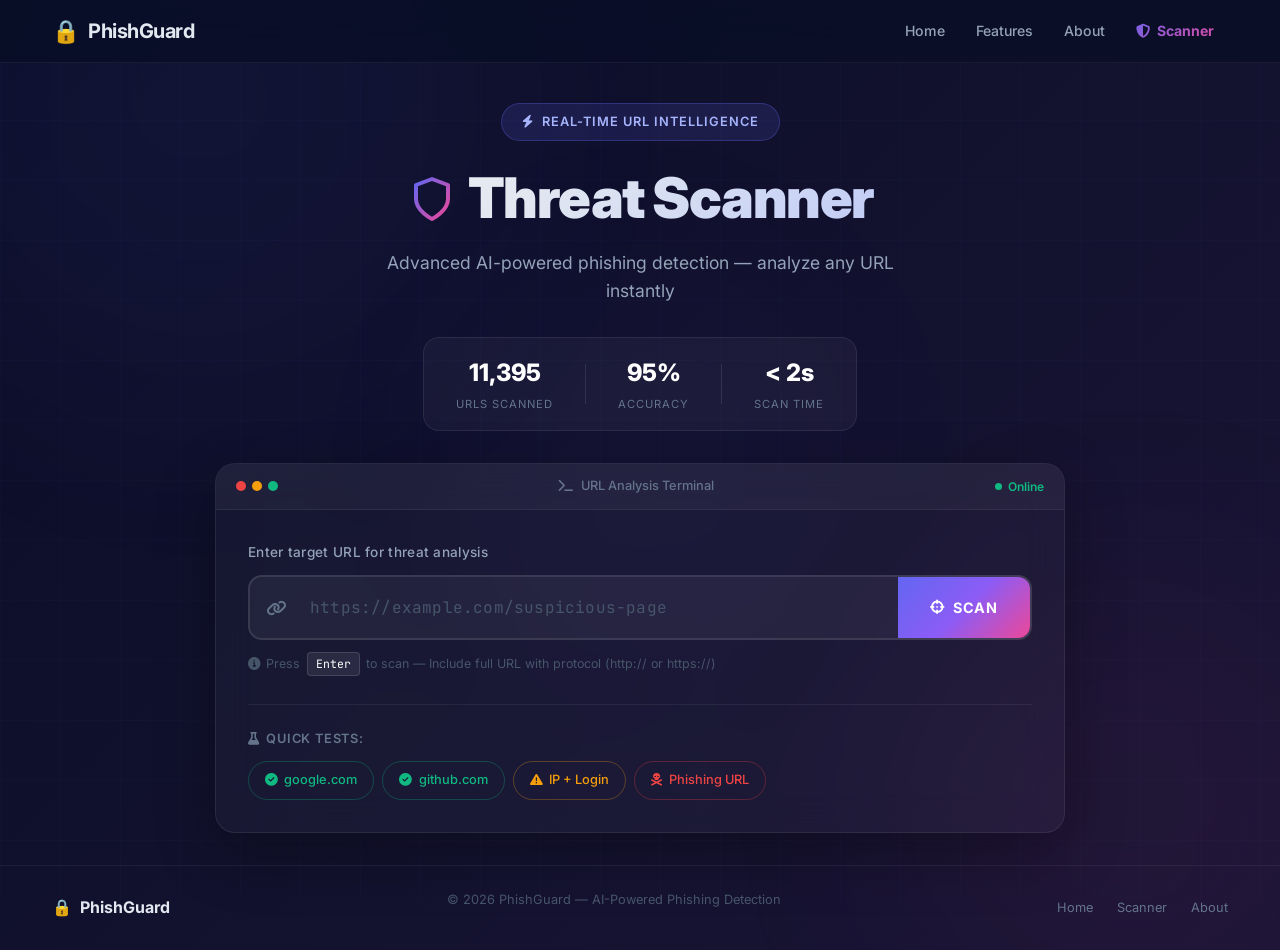
==== templates/checker.html @ 045a0528 "Initial commit: PhishGuard - AI-Powered Phishing URL Detector - Hybrid ML (Random Forest) + Rule-bas" ====
<!DOCTYPE html>
<html lang="en">
<head>
    <meta charset="UTF-8">
    <meta name="viewport" content="width=device-width, initial-scale=1.0">
    <title>PhishGuard - URL Threat Checker</title>
    <link rel="stylesheet" href="{{ url_for('static', filename='css/style.css') }}">
    <link href="https://fonts.googleapis.com/css2?family=Inter:wght@300;400;500;600;700;800;900&family=JetBrains+Mono:wght@400;500;600&display=swap" rel="stylesheet">
    <link rel="stylesheet" href="https://cdnjs.cloudflare.com/ajax/libs/font-awesome/6.5.1/css/all.min.css">
    <link href="https://cdn.jsdelivr.net/npm/bootstrap@5.3.3/dist/css/bootstrap.min.css" rel="stylesheet">
</head>
<body>
    <!-- Animated Background Grid -->
    <div class="ck-bg-grid"></div>
    <div class="ck-bg-glow ck-bg-glow-1"></div>
    <div class="ck-bg-glow ck-bg-glow-2"></div>
    <div class="ck-bg-glow ck-bg-glow-3"></div>

    <!-- Navigation Bar (Bootstrap 5) -->
    <nav class="navbar navbar-expand-lg navbar-dark ck-navbar sticky-top">
        <div class="container">
            <a class="navbar-brand d-flex align-items-center gap-2" href="/">
                <span style="font-size:1.4rem">🔒</span>
                <span class="fw-bold" style="font-size:1.25rem; letter-spacing:-0.5px">PhishGuard</span>
            </a>
            <button class="navbar-toggler border-0 shadow-none" type="button" data-bs-toggle="collapse" data-bs-target="#navbarNav">
                <span class="navbar-toggler-icon"></span>
            </button>
            <div class="collapse navbar-collapse" id="navbarNav">
                <ul class="navbar-nav ms-auto gap-1">
                    <li class="nav-item">
                        <a class="nav-link" href="/">Home</a>
                    </li>
                    <li class="nav-item">
                        <a class="nav-link" href="/#features">Features</a>
                    </li>
                    <li class="nav-item">
                        <a class="nav-link" href="/#about">About</a>
                    </li>
                    <li class="nav-item">
                        <a class="nav-link active ck-nav-active" href="/checker">
                            <i class="fas fa-shield-halved me-1"></i> Scanner
                        </a>
                    </li>
                </ul>
            </div>
        </div>
    </nav>

    <!-- Main Container -->
    <div class="container">
        <!-- Scanner Hero Header -->
        <section class="ck-hero">
            <div class="ck-hero-badge">
                <i class="fas fa-bolt"></i> Real-Time URL Intelligence
            </div>
            <h1 class="ck-hero-title">
                <span class="ck-hero-icon">
                    <svg width="48" height="48" viewBox="0 0 24 24" fill="none" stroke="url(#grad1)" stroke-width="2" stroke-linecap="round" stroke-linejoin="round">
                        <defs><linearGradient id="grad1" x1="0%" y1="0%" x2="100%" y2="100%"><stop offset="0%" style="stop-color:#6366f1"/><stop offset="100%" style="stop-color:#ec4899"/></linearGradient></defs>
                        <path d="M12 22s8-4 8-10V5l-8-3-8 3v7c0 6 8 10 8 10z"/>
                    </svg>
                </span>
                Threat Scanner
            </h1>
            <p class="ck-hero-sub">Advanced AI-powered phishing detection &mdash; analyze any URL instantly</p>
            <div class="ck-hero-stats">
                <div class="ck-stat">
                    <span class="ck-stat-num" id="scanCount">12,847</span>
                    <span class="ck-stat-label">URLs Scanned</span>
                </div>
                <div class="ck-stat-divider"></div>
                <div class="ck-stat">
                    <span class="ck-stat-num">95%</span>
                    <span class="ck-stat-label">Accuracy</span>
                </div>
                <div class="ck-stat-divider"></div>
                <div class="ck-stat">
                    <span class="ck-stat-num">&lt; 2s</span>
                    <span class="ck-stat-label">Scan Time</span>
                </div>
            </div>
        </section>

        <!-- URL Input Section -->
        <section class="ck-scanner-card">
            <div class="ck-scanner-card-header">
                <div class="ck-card-dots">
                    <span></span><span></span><span></span>
                </div>
                <span class="ck-card-title"><i class="fas fa-terminal"></i> URL Analysis Terminal</span>
                <span class="ck-card-status"><span class="ck-pulse"></span> Online</span>
            </div>
            <div class="ck-scanner-card-body">
                <label class="ck-input-label">Enter target URL for threat analysis</label>
                <div class="ck-input-group">
                    <div class="ck-input-icon">
                        <i class="fas fa-link"></i>
                    </div>
                    <input 
                        type="text" 
                        id="urlInput" 
                        class="ck-url-input" 
                        placeholder="https://example.com/suspicious-page"
                        autocomplete="off"
                        spellcheck="false"
                    >
                    <button onclick="scanURL()" id="scanBtn" class="ck-scan-btn">
                        <span class="ck-scan-btn-text">
                            <i class="fas fa-crosshairs"></i> Scan
                        </span>
                        <span class="ck-scan-btn-loading" style="display:none">
                            <i class="fas fa-circle-notch fa-spin"></i> Scanning...
                        </span>
                    </button>
                </div>
                <div class="ck-input-hint">
                    <i class="fas fa-info-circle"></i> Press <kbd>Enter</kbd> to scan &mdash; Include full URL with protocol (http:// or https://)
                </div>

                <!-- Quick Examples -->
                <div class="ck-examples">
                    <span class="ck-examples-label"><i class="fas fa-flask"></i> Quick Tests:</span>
                    <div class="ck-examples-chips">
                        <button class="ck-chip ck-chip-safe" onclick="testURL('https://google.com')">
                            <i class="fas fa-check-circle"></i> google.com
                        </button>
                        <button class="ck-chip ck-chip-safe" onclick="testURL('https://github.com')">
                            <i class="fas fa-check-circle"></i> github.com
                        </button>
                        <button class="ck-chip ck-chip-warn" onclick="testURL('http://192.168.1.1/login.php')">
                            <i class="fas fa-exclamation-triangle"></i> IP + Login
                        </button>
                        <button class="ck-chip ck-chip-danger" onclick="testURL('http://free-login-secure.xyz')">
                            <i class="fas fa-skull-crossbones"></i> Phishing URL
                        </button>
                    </div>
                </div>
            </div>
        </section>

        <!-- Loading State — Round Scanner -->
        <div id="loadingState" class="ck-loading" style="display: none;">
            <div class="ck-loading-inner">
                
                <!-- The big round scanner -->
                <div class="ck-round-scanner">
                    <!-- Outer glow ring -->
                    <div class="ck-rs-glow"></div>
                    <!-- Rotating border ring -->
                    <div class="ck-rs-ring ck-rs-ring-1"></div>
                    <div class="ck-rs-ring ck-rs-ring-2"></div>
                    <!-- Grid lines inside circle -->
                    <div class="ck-rs-grid">
                        <div class="ck-rs-grid-h"></div>
                        <div class="ck-rs-grid-v"></div>
                        <div class="ck-rs-grid-circle ck-rs-gc-1"></div>
                        <div class="ck-rs-grid-circle ck-rs-gc-2"></div>
                    </div>
                    <!-- Radar sweep -->
                    <div class="ck-rs-sweep"></div>
                    <!-- Scan line (top to bottom) -->
                    <div class="ck-rs-scanline"></div>
                    <!-- Center core -->
                    <div class="ck-rs-core">
                        <i class="fas fa-shield-halved"></i>
                    </div>
                    <!-- Orbiting dots -->
                    <div class="ck-rs-orbit-dot ck-rod-1"></div>
                    <div class="ck-rs-orbit-dot ck-rod-2"></div>
                    <div class="ck-rs-orbit-dot ck-rod-3"></div>
                    <!-- Progress arc (SVG) -->
                    <svg class="ck-rs-progress-svg" viewBox="0 0 240 240">
                        <circle cx="120" cy="120" r="112" class="ck-rs-prog-track"/>
                        <circle id="scanArc" cx="120" cy="120" r="112" class="ck-rs-prog-fill"/>
                    </svg>
                    <!-- Percentage in center bottom -->
                    <div class="ck-rs-pct">
                        <span id="scanProgressPct" class="ck-rs-pct-num">0%</span>
                    </div>
                </div>

                <!-- Title & URL below circle -->
                <h3 class="ck-loading-title">
                    <span class="ck-title-glitch" data-text="SCANNING">SCANNING</span>
                </h3>
                <div class="ck-scan-target">
                    <i class="fas fa-crosshairs"></i>
                    <span id="scanTargetURL" class="ck-scan-target-url">—</span>
                </div>

                <!-- Steps (horizontal pills) -->
                <div class="ck-loading-steps">
                    <div class="ck-step ck-step-active">
                        <i class="fas fa-spinner fa-spin ck-step-icon"></i>
                        <span class="ck-step-label">Extracting</span>
                    </div>
                    <div class="ck-step">
                        <i class="fas fa-lock ck-step-icon"></i>
                        <span class="ck-step-label">ML Model</span>
                    </div>
                    <div class="ck-step">
                        <i class="fas fa-lock ck-step-icon"></i>
                        <span class="ck-step-label">Rules</span>
                    </div>
                    <div class="ck-step">
                        <i class="fas fa-lock ck-step-icon"></i>
                        <span class="ck-step-label">Verdict</span>
                    </div>
                </div>

                <!-- Compact terminal -->
                <div class="ck-terminal">
                    <div class="ck-terminal-header">
                        <span class="ck-terminal-dot" style="background:#ef4444"></span>
                        <span class="ck-terminal-dot" style="background:#f59e0b"></span>
                        <span class="ck-terminal-dot" style="background:#10b981"></span>
                        <span class="ck-terminal-title">phishguard://engine</span>
                    </div>
                    <div id="terminalLog" class="ck-terminal-body"></div>
                </div>

            </div>
        </div>

        <!-- Results Section -->
        <section id="resultsSection" class="ck-results" style="display: none;">
            <!-- Verdict Banner -->
            <div id="verdictBanner" class="ck-verdict-banner">
                <div class="ck-verdict-icon-wrap">
                    <div id="verdictIconCircle" class="ck-verdict-circle">
                        <i id="verdictIcon" class="fas fa-shield-halved"></i>
                    </div>
                </div>
                <div class="ck-verdict-info">
                    <div class="ck-verdict-label">SCAN RESULT</div>
                    <h2 id="verdictTitle" class="ck-verdict-title">Analyzing...</h2>
                    <p id="verdictMessage" class="ck-verdict-msg">Please wait while we analyze this URL</p>
                </div>
                <div class="ck-verdict-score-wrap">
                    <div class="ck-score-ring">
                        <svg viewBox="0 0 120 120" class="ck-score-svg">
                            <circle cx="60" cy="60" r="52" class="ck-score-track"/>
                            <circle id="scoreCircle" cx="60" cy="60" r="52" class="ck-score-fill"/>
                        </svg>
                        <div class="ck-score-text">
                            <span id="scoreNumber" class="ck-score-num">0</span>
                            <span class="ck-score-pct">%</span>
                        </div>
                    </div>
                    <span class="ck-score-label">Risk Score</span>
                </div>
            </div>

            <!-- Info Grid -->
            <div class="ck-info-grid">
                <!-- URL Details -->
                <div class="ck-detail-card">
                    <div class="ck-detail-header">
                        <i class="fas fa-globe"></i>
                        <h3>URL Details</h3>
                    </div>
                    <div class="ck-detail-body">
                        <div class="ck-detail-row">
                            <span class="ck-detail-key">Full URL</span>
                            <span id="infoURL" class="ck-detail-val ck-monospace">-</span>
                        </div>
                        <div class="ck-detail-row">
                            <span class="ck-detail-key">Domain</span>
                            <span id="infoDomain" class="ck-detail-val">-</span>
                        </div>
                        <div class="ck-detail-row">
                            <span class="ck-detail-key">Protocol</span>
                            <span id="infoProtocol" class="ck-detail-val">
                                <span class="ck-protocol-badge">-</span>
                            </span>
                        </div>
                    </div>
                </div>

                <!-- Threat Meter -->
                <div class="ck-detail-card">
                    <div class="ck-detail-header">
                        <i class="fas fa-gauge-high"></i>
                        <h3>Threat Level</h3>
                    </div>
                    <div class="ck-detail-body">
                        <div class="ck-threat-meter">
                            <div class="ck-threat-labels">
                                <span>Risk Score</span>
                                <span id="threatPercentage" class="ck-threat-pct">0%</span>
                            </div>
                            <div class="ck-threat-track">
                                <div id="threatFill" class="ck-threat-fill" style="width: 0%"></div>
                            </div>
                            <div class="ck-threat-scale">
                                <span>Safe</span>
                                <span>Low</span>
                                <span>Medium</span>
                                <span>High</span>
                                <span>Critical</span>
                            </div>
                        </div>
                        <div id="threatAdvice" class="ck-threat-advice">
                            <i class="fas fa-lightbulb"></i>
                            <span>Scan a URL to see the threat assessment</span>
                        </div>
                    </div>
                </div>
            </div>

            <!-- Feature Analysis -->
            <div class="ck-features-card">
                <div class="ck-detail-header">
                    <i class="fas fa-microscope"></i>
                    <h3>Feature Analysis</h3>
                    <span class="ck-feature-count" id="featureCountBadge">30 checks</span>
                </div>
                <div class="ck-features-summary" id="featuresSummary">
                    <div class="ck-summary-item ck-summary-safe">
                        <i class="fas fa-check-circle"></i>
                        <span id="safeCount">0</span> Passed
                    </div>
                    <div class="ck-summary-item ck-summary-warn">
                        <i class="fas fa-exclamation-circle"></i>
                        <span id="warnCount">0</span> Flagged
                    </div>
                </div>
                <div id="featuresList" class="ck-features-grid">
                    <!-- Features populated here -->
                </div>
            </div>

            <!-- Explanation / Reasons Card -->
            <div class="ck-explain-card" id="explainCard" style="display:none">
                <div class="ck-detail-header">
                    <i class="fas fa-brain"></i>
                    <h3>AI Explanation</h3>
                    <span class="ck-feature-count" id="explainMethod">Hybrid ML + Rules</span>
                </div>
                <p id="explainSummary" class="ck-explain-summary"></p>

                <!-- Score Breakdown -->
                <div class="ck-score-breakdown" id="scoreBreakdown">
                    <div class="ck-breakdown-item">
                        <span class="ck-bd-label"><i class="fas fa-robot"></i> ML Score (70%)</span>
                        <div class="ck-bd-bar-track"><div id="mlBar" class="ck-bd-bar ck-bd-ml" style="width:0%"></div></div>
                        <span id="mlScoreVal" class="ck-bd-val">0%</span>
                    </div>
                    <div class="ck-breakdown-item">
                        <span class="ck-bd-label"><i class="fas fa-list-check"></i> Rule Score (30%)</span>
                        <div class="ck-bd-bar-track"><div id="ruleBar" class="ck-bd-bar ck-bd-rule" style="width:0%"></div></div>
                        <span id="ruleScoreVal" class="ck-bd-val">0%</span>
                    </div>
                    <div class="ck-breakdown-item ck-bd-final">
                        <span class="ck-bd-label"><i class="fas fa-bolt"></i> Final Score</span>
                        <div class="ck-bd-bar-track"><div id="finalBar" class="ck-bd-bar ck-bd-final-bar" style="width:0%"></div></div>
                        <span id="finalScoreVal" class="ck-bd-val">0%</span>
                    </div>
                </div>

                <!-- Override Notice -->
                <div id="overrideNotice" class="ck-override-notice" style="display:none">
                    <i class="fas fa-gavel"></i>
                    <span id="overrideText"></span>
                </div>

                <!-- Danger Reasons -->
                <div id="dangerReasons" class="ck-reasons-list" style="display:none">
                    <h4 class="ck-reasons-title ck-reasons-danger"><i class="fas fa-triangle-exclamation"></i> Warning Signs</h4>
                    <div id="dangerReasonsList"></div>
                </div>

                <!-- Safe Reasons -->
                <div id="safeReasons" class="ck-reasons-list" style="display:none">
                    <h4 class="ck-reasons-title ck-reasons-safe"><i class="fas fa-circle-check"></i> Safe Indicators</h4>
                    <div id="safeReasonsList"></div>
                </div>
            </div>

            <!-- Action Buttons -->
            <div class="ck-actions">
                <button onclick="newScan()" class="ck-action-btn ck-action-primary">
                    <i class="fas fa-rotate"></i> New Scan
                </button>
                <button onclick="copyReport()" class="ck-action-btn ck-action-secondary">
                    <i class="fas fa-clipboard"></i> Copy Report
                </button>
                <button onclick="shareResult()" class="ck-action-btn ck-action-ghost">
                    <i class="fas fa-share-nodes"></i> Share
                </button>
            </div>
        </section>

        <!-- Error State -->
        <div id="errorState" class="ck-error" style="display: none;">
            <div class="ck-error-card">
                <div class="ck-error-icon"><i class="fas fa-triangle-exclamation"></i></div>
                <h3>Analysis Failed</h3>
                <p id="errorMessage">An error occurred while analyzing the URL</p>
                <button onclick="newScan()" class="ck-scan-btn" style="margin-top: 1.5rem;">
                    <i class="fas fa-rotate"></i> Try Again
                </button>
            </div>
        </div>
    </div>

    <!-- Footer -->
    <footer class="ck-footer">
        <div class="container">
            <div class="ck-footer-inner">
                <div class="ck-footer-brand">
                    <span class="logo-icon">🔒</span> PhishGuard
                </div>
                <p>&copy; 2026 PhishGuard &mdash; AI-Powered Phishing Detection</p>
                <div class="ck-footer-links">
                    <a href="/">Home</a>
                    <a href="/checker">Scanner</a>
                    <a href="/#about">About</a>
                </div>
            </div>
        </div>
    </footer>

    <script>
        // Scan count animation
        function animateCount(el, target) {
            let current = 0;
            const step = Math.ceil(target / 60);
            const timer = setInterval(() => {
                current += step;
                if (current >= target) { current = target; clearInterval(timer); }
                el.textContent = current.toLocaleString();
            }, 25);
        }
        animateCount(document.getElementById('scanCount'), 12847);

        async function scanURL() {
            const url = document.getElementById('urlInput').value.trim();
            
            if (!url) {
                document.getElementById('urlInput').classList.add('ck-shake');
                setTimeout(() => document.getElementById('urlInput').classList.remove('ck-shake'), 600);
                return;
            }

            // Button loading state
            document.querySelector('.ck-scan-btn-text').style.display = 'none';
            document.querySelector('.ck-scan-btn-loading').style.display = 'inline-flex';
            document.getElementById('scanBtn').disabled = true;

            document.getElementById('loadingState').style.display = 'flex';
            document.getElementById('resultsSection').style.display = 'none';
            document.getElementById('errorState').style.display = 'none';

            // Show scanned URL in target badge
            document.getElementById('scanTargetURL').textContent = url;

            // Reset progress
            const scanArc = document.getElementById('scanArc');
            const progressPct = document.getElementById('scanProgressPct');
            const circumference = 2 * Math.PI * 112; // r=112
            scanArc.style.strokeDasharray = circumference;
            scanArc.style.strokeDashoffset = circumference;
            progressPct.textContent = '0%';

            // Reset terminal log
            const termLog = document.getElementById('terminalLog');
            termLog.innerHTML = '';

            // Reset all steps
            const steps = document.querySelectorAll('.ck-step');
            steps.forEach(s => {
                s.className = 'ck-step';
                s.querySelector('.ck-step-icon').className = 'fas fa-lock ck-step-icon';
            });

            // --- Cinematic animation sequence ---
            function addTermLine(text, cls) {
                const line = document.createElement('div');
                line.className = 'ck-term-line' + (cls ? ' ' + cls : '');
                line.innerHTML = `<span class="ck-term-prompt">$</span> ${text}`;
                termLog.appendChild(line);
                termLog.scrollTop = termLog.scrollHeight;
            }
            function setProgress(pct) {
                const offset = circumference - (pct / 100) * circumference;
                scanArc.style.strokeDashoffset = offset;
                progressPct.textContent = pct + '%';
            }
            function activateStep(i) {
                steps[i].classList.add('ck-step-active');
                steps[i].querySelector('.ck-step-icon').className = 'fas fa-spinner fa-spin ck-step-icon';
            }
            function completeStep(i) {
                steps[i].classList.remove('ck-step-active');
                steps[i].classList.add('ck-step-done');
                steps[i].querySelector('.ck-step-icon').className = 'fas fa-check-circle ck-step-icon';
            }

            // Step 1: Feature Extraction
            addTermLine('Connecting to scan engine...', 'ck-term-info');
            activateStep(0);
            setProgress(5);

            await new Promise(r => setTimeout(r, 300));
            addTermLine(`Resolving target: <span style="color:#c4b5fd">${url}</span>`);
            setProgress(12);

            await new Promise(r => setTimeout(r, 350));
            addTermLine('Extracting 30 URL features...', 'ck-term-info');
            setProgress(22);

            await new Promise(r => setTimeout(r, 300));
            completeStep(0);
            addTermLine('Feature extraction complete ✓', 'ck-term-success');
            setProgress(30);

            // Step 2: ML Classification
            activateStep(1);
            await new Promise(r => setTimeout(r, 200));
            addTermLine('Loading RandomForest model...', 'ck-term-info');
            setProgress(38);

            await new Promise(r => setTimeout(r, 350));
            addTermLine('Running probability scoring...');
            setProgress(48);

            await new Promise(r => setTimeout(r, 300));
            completeStep(1);
            addTermLine('ML classification done ✓', 'ck-term-success');
            setProgress(55);

            // Step 3: Rule Engine
            activateStep(2);
            await new Promise(r => setTimeout(r, 200));
            addTermLine('Applying heuristic rules...', 'ck-term-info');
            setProgress(62);

            await new Promise(r => setTimeout(r, 300));
            addTermLine('Checking domain whitelist...');
            setProgress(70);

            try {
                const response = await fetch('/predict', {
                    method: 'POST',
                    headers: { 'Content-Type': 'application/json' },
                    body: JSON.stringify({ url: url })
                });

                const data = await response.json();
                
                // Step 3 complete
                completeStep(2);
                addTermLine('Rule engine complete ✓', 'ck-term-success');
                setProgress(80);

                // Step 4: Generate Report
                activateStep(3);
                await new Promise(r => setTimeout(r, 200));
                addTermLine('Computing hybrid score (70% ML + 30% Rules)...', 'ck-term-info');
                setProgress(88);

                await new Promise(r => setTimeout(r, 300));
                addTermLine('Generating threat verdict...', 'ck-term-warn');
                setProgress(95);

                await new Promise(r => setTimeout(r, 250));
                completeStep(3);
                setProgress(100);

                const verdict = data.prediction || 'Unknown';
                if (verdict === 'Safe') addTermLine(`Verdict: <span style="color:#10b981;font-weight:700">✅ ${verdict}</span> — Scan complete`, 'ck-term-success');
                else if (verdict === 'Suspicious') addTermLine(`Verdict: <span style="color:#f59e0b;font-weight:700">⚠️ ${verdict}</span> — Scan complete`, 'ck-term-warn');
                else addTermLine(`Verdict: <span style="color:#ef4444;font-weight:700">🚨 ${verdict}</span> — Scan complete`, 'ck-term-warn');

                await new Promise(r => setTimeout(r, 500));

                document.getElementById('loadingState').style.display = 'none';
                resetScanBtn();

                if (data.prediction === 'Invalid URL') {
                    showError('\u274C Invalid URL — ' + (data.error || 'Please enter a proper website address like https://google.com'));
                } else if (data.error || data.success === false) {
                    showError(data.error || data.message || 'Analysis failed');
                } else {
                    displayResults(data);
                }
            } catch (error) {
                document.getElementById('loadingState').style.display = 'none';
                resetScanBtn();
                showError('Server connection failed. Please check if the server is running.');
            }
        }

        function resetScanBtn() {
            document.querySelector('.ck-scan-btn-text').style.display = 'inline-flex';
            document.querySelector('.ck-scan-btn-loading').style.display = 'none';
            document.getElementById('scanBtn').disabled = false;
        }

        function testURL(url) {
            document.getElementById('urlInput').value = url;
            document.getElementById('urlInput').focus();
            scanURL();
        }

        function displayResults(data) {
            // ===== Map prediction label from backend =====
            const predRaw = (data.prediction || '').toLowerCase();
            let classification;
            if (predRaw === 'phishing') classification = 'PHISHING';
            else if (predRaw === 'suspicious') classification = 'SUSPICIOUS';
            else classification = 'SAFE';

            // confidence = hybrid final score (0-100), use as risk score
            const threatScore = data.confidence || 0;
            
            // ===== Determine verdict display =====
            let verdict, verdictClass, verdictIcon, adviceText, verdictMsg;
            if (classification === 'PHISHING') {
                verdict = 'PHISHING DETECTED';
                verdictClass = 'ck-danger';
                verdictIcon = 'fas fa-skull-crossbones';
                adviceText = '<strong>Warning:</strong> Do NOT enter any personal information. This URL shows strong phishing indicators.';
                verdictMsg = 'High-risk phishing indicators detected';
            } else if (classification === 'SUSPICIOUS') {
                verdict = 'SUSPICIOUS URL';
                verdictClass = 'ck-warning';
                verdictIcon = 'fas fa-exclamation-triangle';
                adviceText = '<strong>Caution:</strong> This URL has some suspicious characteristics. Proceed with care and verify the source.';
                verdictMsg = 'Some risk indicators found — proceed with caution';
            } else {
                verdict = 'URL IS SAFE';
                verdictClass = 'ck-safe';
                verdictIcon = 'fas fa-shield-halved';
                adviceText = '<strong>All clear:</strong> This URL appears legitimate based on our analysis. No threats detected.';
                verdictMsg = 'No phishing indicators found — this URL appears safe';
            }

            // ===== Verdict banner =====
            const banner = document.getElementById('verdictBanner');
            banner.className = `ck-verdict-banner ${verdictClass}`;
            document.getElementById('verdictIcon').className = verdictIcon;
            document.getElementById('verdictTitle').textContent = verdict;
            document.getElementById('verdictMessage').textContent = verdictMsg;

            // ===== URL info =====
            document.getElementById('infoURL').textContent = data.url || '-';
            document.getElementById('infoDomain').textContent = (data.domain_info && data.domain_info.domain) || '-';
            document.getElementById('infoProtocol').textContent = (data.domain_info && data.domain_info.protocol) || '-';

            // ===== Threat percentage & bar =====
            document.getElementById('threatPercentage').textContent = Math.round(threatScore) + '%';

            const threatFill = document.getElementById('threatFill');
            threatFill.style.width = '0%';
            setTimeout(() => { threatFill.style.width = threatScore + '%'; }, 100);
            
            if (threatScore > 50) {
                threatFill.className = 'ck-threat-fill ck-fill-danger';
            } else if (threatScore >= 20) {
                threatFill.className = 'ck-threat-fill ck-fill-warning';
            } else {
                threatFill.className = 'ck-threat-fill ck-fill-safe';
            }

            // Threat advice
            document.getElementById('threatAdvice').innerHTML = `<i class="fas fa-lightbulb"></i><span>${adviceText}</span>`;

            // Circular score
            animateScore(threatScore);

            // ===== ML Feature Analysis Grid =====
            const featureNames = [
                'Has IP Address', 'URL Length', 'Shortening Service', 'At Symbol (@)',
                'Double Slash Redirect', 'Prefix/Suffix (-)', 'Sub Domains', 'SSL Certificate',
                'Domain Registration', 'Favicon', 'Non-Standard Port', 'HTTPS Domain',
                'Request URL', 'Anchor URL', 'Links in Script Tags', 'Server Form Handler',
                'Abnormal URL', 'Website Forwarding', 'Status Bar Customization', 'Right Click Disabled',
                'Popup Window', 'IFrame Redirection', 'Mismatched Domain', 'Fake Favicon',
                'Domain in Title', 'WHOIS Known', 'Google Index', 'Links in Comments', 'SFH', 'Abnormal URL Check'
            ];

            const featureIcons = [
                'fa-network-wired', 'fa-ruler', 'fa-compress', 'fa-at',
                'fa-code', 'fa-minus', 'fa-sitemap', 'fa-certificate',
                'fa-clock', 'fa-image', 'fa-plug', 'fa-lock',
                'fa-link', 'fa-anchor', 'fa-code', 'fa-file-lines',
                'fa-triangle-exclamation', 'fa-arrows-turn-right', 'fa-desktop', 'fa-hand',
                'fa-window-restore', 'fa-window-maximize', 'fa-globe', 'fa-image',
                'fa-heading', 'fa-magnifying-glass', 'fa-google', 'fa-comment-dots', 'fa-server', 'fa-shield-halved'
            ];

            const features = data.features || {};
            const featuresList = document.getElementById('featuresList');
            featuresList.innerHTML = '';
            let safeC = 0, warnC = 0;

            Object.entries(features).forEach(([key, value], index) => {
                const name = featureNames[index] || key;
                const icon = featureIcons[index] || 'fa-circle';
                const suspicious = (value === -1 || value === 0);
                if (suspicious) warnC++; else safeC++;

                const item = document.createElement('div');
                item.className = `ck-feature-item ${suspicious ? 'ck-feat-warn' : 'ck-feat-safe'}`;
                item.style.animationDelay = `${index * 0.03}s`;
                item.innerHTML = `
                    <div class="ck-feat-left">
                        <i class="fas ${icon} ck-feat-icon"></i>
                        <span>${name}</span>
                    </div>
                    <span class="ck-feat-status">${suspicious ? '<i class="fas fa-xmark"></i> Flagged' : '<i class="fas fa-check"></i> Passed'}</span>
                `;
                featuresList.appendChild(item);
            });

            document.getElementById('safeCount').textContent = safeC;
            document.getElementById('warnCount').textContent = warnC;
            document.getElementById('featureCountBadge').textContent = `${safeC + warnC} checks`;

            // ===== Explanation / AI Reasoning Section =====
            const explainCard = document.getElementById('explainCard');
            explainCard.style.display = 'block';

            // Summary
            const explanation = data.explanation || {};
            document.getElementById('explainSummary').textContent = (explanation.summary || '').replace(/[🚨⚠️✅❓]/g, '').trim();

            // Score Breakdown bars
            const breakdown = data.score_breakdown || {};
            const mlPct = Math.round(breakdown.ml_phishing_probability || 0);
            const rulePct = Math.round(breakdown.rule_risk_score || 0);
            const finalPct = Math.round(breakdown.final_score || threatScore);

            document.getElementById('mlScoreVal').textContent = mlPct + '%';
            document.getElementById('ruleScoreVal').textContent = rulePct + '%';
            document.getElementById('finalScoreVal').textContent = finalPct + '%';

            setTimeout(() => {
                document.getElementById('mlBar').style.width = mlPct + '%';
                document.getElementById('ruleBar').style.width = rulePct + '%';
                document.getElementById('finalBar').style.width = finalPct + '%';
                
                // Color the final bar based on result
                const finalBar = document.getElementById('finalBar');
                if (finalPct > 50) finalBar.style.background = 'linear-gradient(90deg, #ef4444, #f87171)';
                else if (finalPct >= 20) finalBar.style.background = 'linear-gradient(90deg, #f59e0b, #fbbf24)';
                else finalBar.style.background = 'linear-gradient(90deg, #10b981, #34d399)';
            }, 200);

            // Override notice
            const overrideNotice = document.getElementById('overrideNotice');
            if (breakdown.override_applied) {
                overrideNotice.style.display = 'flex';
                document.getElementById('overrideText').textContent = breakdown.override_applied;
            } else {
                overrideNotice.style.display = 'none';
            }

            // Danger reasons
            const dangerList = explanation.danger_reasons || [];
            const dangerDiv = document.getElementById('dangerReasons');
            const dangerUl = document.getElementById('dangerReasonsList');
            dangerUl.innerHTML = '';
            if (dangerList.length > 0) {
                dangerDiv.style.display = 'block';
                dangerList.forEach(r => {
                    const el = document.createElement('div');
                    el.className = 'ck-reason-item ck-reason-danger';
                    el.innerHTML = `<i class="fas fa-circle-exclamation"></i><span>${r.explanation || r.reason}</span>`;
                    dangerUl.appendChild(el);
                });
            } else {
                dangerDiv.style.display = 'none';
            }

            // Safe reasons
            const safeList = explanation.safe_reasons || [];
            const safeDiv = document.getElementById('safeReasons');
            const safeUl = document.getElementById('safeReasonsList');
            safeUl.innerHTML = '';
            if (safeList.length > 0) {
                safeDiv.style.display = 'block';
                safeList.forEach(r => {
                    const el = document.createElement('div');
                    el.className = 'ck-reason-item ck-reason-safe';
                    el.innerHTML = `<i class="fas fa-circle-check"></i><span>${r.explanation || r.reason}</span>`;
                    safeUl.appendChild(el);
                });
            } else {
                safeDiv.style.display = 'none';
            }

            // Show results section
            document.getElementById('resultsSection').style.display = 'block';
            document.getElementById('resultsSection').scrollIntoView({ behavior: 'smooth', block: 'start' });
        }

        function animateScore(target) {
            const circle = document.getElementById('scoreCircle');
            const numEl = document.getElementById('scoreNumber');
            const circumference = 2 * Math.PI * 52;
            circle.style.strokeDasharray = circumference;
            circle.style.strokeDashoffset = circumference;
            
            let current = 0;
            const duration = 1200;
            const start = performance.now();

            function step(now) {
                const elapsed = now - start;
                const progress = Math.min(elapsed / duration, 1);
                const eased = 1 - Math.pow(1 - progress, 3);
                current = eased * target;
                
                const offset = circumference - (current / 100) * circumference;
                circle.style.strokeDashoffset = offset;
                numEl.textContent = Math.round(current);

                if (target > 50) circle.style.stroke = '#ef4444';
                else if (target >= 20) circle.style.stroke = '#f59e0b';
                else circle.style.stroke = '#10b981';

                if (progress < 1) requestAnimationFrame(step);
            }
            requestAnimationFrame(step);
        }

        function showError(message) {
            document.getElementById('errorMessage').textContent = message;
            document.getElementById('errorState').style.display = 'block';
        }

        function newScan() {
            document.getElementById('urlInput').value = '';
            document.getElementById('resultsSection').style.display = 'none';
            document.getElementById('errorState').style.display = 'none';
            document.getElementById('explainCard').style.display = 'none';
            document.getElementById('urlInput').focus();
            window.scrollTo({ top: 0, behavior: 'smooth' });
        }

        function copyReport() {
            const verdict = document.getElementById('verdictTitle').textContent;
            const url = document.getElementById('infoURL').textContent;
            const threat = document.getElementById('threatPercentage').textContent;
            const domain = document.getElementById('infoDomain').textContent;
            const protocol = document.getElementById('infoProtocol').textContent;
            const safe = document.getElementById('safeCount').textContent;
            const flagged = document.getElementById('warnCount').textContent;
            const mlScore = document.getElementById('mlScoreVal').textContent;
            const ruleScore = document.getElementById('ruleScoreVal').textContent;

            const report = `━━━━━━━━━━━━━━━━━━━━━━━━━━━━━━━
🔒 PhishGuard — Threat Report
━━━━━━━━━━━━━━━━━━━━━━━━━━━━━━━
Verdict:    ${verdict}
Risk Score: ${threat}
ML Score:   ${mlScore}
Rule Score: ${ruleScore}
URL:        ${url}
Domain:     ${domain}
Protocol:   ${protocol}
Features:   ${safe} Passed / ${flagged} Flagged
Method:     Hybrid (ML 70% + Rules 30%)
━━━━━━━━━━━━━━━━━━━━━━━━━━━━━━━
Scanned via PhishGuard AI`;

            navigator.clipboard.writeText(report).then(() => {
                const btn = event.target.closest('.ck-action-btn');
                const original = btn.innerHTML;
                btn.innerHTML = '<i class="fas fa-check"></i> Copied!';
                btn.classList.add('ck-copied');
                setTimeout(() => { btn.innerHTML = original; btn.classList.remove('ck-copied'); }, 2000);
            });
        }

        function shareResult() {
            const verdict = document.getElementById('verdictTitle').textContent;
            const url = document.getElementById('infoURL').textContent;
            if (navigator.share) {
                navigator.share({ title: 'PhishGuard Report', text: `${verdict} — ${url}`, url: window.location.href });
            } else {
                copyReport();
            }
        }

        document.getElementById('urlInput')?.addEventListener('keypress', (e) => {
            if (e.key === 'Enter') scanURL();
        });
    </script>

    <style>
        /* ========== CHECKER PAGE PROFESSIONAL STYLES ========== */

        /* Page Reset for Checker */
        body {
            margin: 0; padding: 0;
            font-family: 'Inter', -apple-system, BlinkMacSystemFont, sans-serif;
            background: linear-gradient(135deg, #0a0e27 0%, #1a1535 100%);
            color: #e2e8f0; min-height: 100vh;
            display: flex; flex-direction: column;
            overflow-x: hidden; line-height: 1.6;
        }
        *, *::before, *::after { box-sizing: border-box; margin: 0; padding: 0; }

        /* Bootstrap Navbar Override */
        .ck-navbar {
            background: rgba(10, 14, 39, 0.88) !important;
            backdrop-filter: blur(16px); -webkit-backdrop-filter: blur(16px);
            border-bottom: 1px solid rgba(255,255,255,0.06);
            padding: 0.5rem 0;
            z-index: 1030;
        }
        .ck-navbar .navbar-brand { color: #e2e8f0 !important; }
        .ck-navbar .navbar-brand:hover { color: #fff !important; }
        .ck-navbar .nav-link {
            color: #94a3b8 !important; font-size: 0.88rem; font-weight: 500;
            padding: 0.5rem 0.85rem !important; border-radius: 0.5rem;
            transition: color 0.2s, background 0.2s;
        }
        .ck-navbar .nav-link::after { display: none; }
        .ck-navbar .nav-link:hover,
        .ck-navbar .nav-link:focus { color: #e2e8f0 !important; background: rgba(255,255,255,0.05); }
        .ck-navbar .nav-link.active { color: #e2e8f0 !important; }
        .ck-navbar .navbar-toggler { color: #94a3b8; font-size: 1.1rem; }
        .ck-navbar .navbar-toggler-icon {
            background-image: url("data:image/svg+xml,%3csvg xmlns='http://www.w3.org/2000/svg' viewBox='0 0 30 30'%3e%3cpath stroke='rgba(148,163,184,1)' stroke-linecap='round' stroke-miterlimit='10' stroke-width='2' d='M4 7h22M4 15h22M4 23h22'/%3e%3c/svg%3e");
        }
        .ck-navbar .navbar-collapse {
            background: rgba(10,14,39,0.97);
            border-radius: 0.75rem; margin-top: 0.5rem;
            padding: 0.5rem;
        }
        @media (min-width: 992px) {
            .ck-navbar .navbar-collapse {
                background: transparent; border-radius: 0;
                margin-top: 0; padding: 0;
            }
        }
        .container {
            max-width: 1200px;
        }

        /* Background Effects */
        .ck-bg-grid {
            position: fixed; inset: 0; z-index: 0; pointer-events: none;
            background-image: 
                linear-gradient(rgba(99, 102, 241, 0.03) 1px, transparent 1px),
                linear-gradient(90deg, rgba(99, 102, 241, 0.03) 1px, transparent 1px);
            background-size: 60px 60px;
        }
        .ck-bg-glow {
            position: fixed; border-radius: 50%; pointer-events: none; z-index: 0;
            filter: blur(120px); opacity: 0.4;
        }
        .ck-bg-glow-1 { width: 600px; height: 600px; top: -200px; left: -100px; background: rgba(99, 102, 241, 0.15); animation: ck-float 8s ease-in-out infinite; }
        .ck-bg-glow-2 { width: 500px; height: 500px; bottom: -150px; right: -100px; background: rgba(236, 72, 153, 0.12); animation: ck-float 10s ease-in-out infinite reverse; }
        .ck-bg-glow-3 { width: 400px; height: 400px; top: 50%; left: 50%; transform: translate(-50%, -50%); background: rgba(139, 92, 246, 0.08); animation: ck-float 12s ease-in-out infinite; }

        @keyframes ck-float {
            0%, 100% { transform: translateY(0) scale(1); }
            50% { transform: translateY(-30px) scale(1.05); }
        }

        .ck-nav-active {
            background: linear-gradient(135deg, #6366f1, #ec4899) !important;
            -webkit-background-clip: text !important; -webkit-text-fill-color: transparent !important;
            background-clip: text !important; font-weight: 700 !important;
        }

        /* Hero Section */
        .ck-hero {
            text-align: center; padding: 2.5rem 0 2rem; position: relative; z-index: 1;
            animation: ck-fadeUp 0.6s ease;
        }
        .ck-hero-badge {
            display: inline-flex; align-items: center; gap: 0.5rem;
            background: rgba(99, 102, 241, 0.15); border: 1px solid rgba(99, 102, 241, 0.3);
            color: #a5b4fc; padding: 0.5rem 1.25rem; border-radius: 50px;
            font-size: 0.8rem; font-weight: 600; text-transform: uppercase; letter-spacing: 1px;
            margin-bottom: 1.5rem;
        }
        .ck-hero-title {
            font-family: 'Inter', sans-serif; font-size: clamp(2.2rem, 6vw, 3.5rem);
            font-weight: 900; letter-spacing: -1.5px; margin-bottom: 1rem;
            background: linear-gradient(135deg, #fff 0%, #e2e8f0 40%, #a5b4fc 100%);
            -webkit-background-clip: text; -webkit-text-fill-color: transparent; background-clip: text;
            display: flex; align-items: center; justify-content: center; gap: 0.75rem;
        }
        .ck-hero-icon { display: flex; }
        .ck-hero-sub {
            color: #94a3b8; font-size: 1.1rem; max-width: 550px; margin: 0 auto 2rem;
            line-height: 1.6;
        }
        .ck-hero-stats {
            display: inline-flex; align-items: center; gap: 2rem;
            background: rgba(255,255,255,0.04); border: 1px solid rgba(255,255,255,0.08);
            border-radius: 1rem; padding: 1rem 2rem;
        }
        .ck-stat { display: flex; flex-direction: column; align-items: center; }
        .ck-stat-num { font-size: 1.5rem; font-weight: 800; color: #fff; font-family: 'Inter', sans-serif; }
        .ck-stat-label { font-size: 0.7rem; color: #64748b; text-transform: uppercase; letter-spacing: 1px; margin-top: 0.25rem; }
        .ck-stat-divider { width: 1px; height: 40px; background: rgba(255,255,255,0.1); }

        @keyframes ck-fadeUp {
            from { opacity: 0; transform: translateY(20px); }
            to { opacity: 1; transform: translateY(0); }
        }

        /* Scanner Card */
        .ck-scanner-card {
            background: rgba(255,255,255,0.03); border: 1px solid rgba(255,255,255,0.08);
            border-radius: 1.25rem; overflow: hidden; margin: 0 auto 2rem;
            max-width: 850px; width: 100%; backdrop-filter: blur(20px);
            box-shadow: 0 20px 60px rgba(0,0,0,0.3); animation: ck-fadeUp 0.8s ease;
            position: relative; z-index: 1;
        }
        .ck-scanner-card-header {
            display: flex; align-items: center; justify-content: space-between;
            padding: 0.75rem 1.25rem;
            background: rgba(255,255,255,0.04); border-bottom: 1px solid rgba(255,255,255,0.06);
        }
        .ck-card-dots { display: flex; gap: 6px; }
        .ck-card-dots span { width: 10px; height: 10px; border-radius: 50%; }
        .ck-card-dots span:nth-child(1) { background: #ef4444; }
        .ck-card-dots span:nth-child(2) { background: #f59e0b; }
        .ck-card-dots span:nth-child(3) { background: #10b981; }
        .ck-card-title { color: #64748b; font-size: 0.8rem; font-weight: 500; display: flex; align-items: center; gap: 0.5rem; }
        .ck-card-status { color: #10b981; font-size: 0.75rem; font-weight: 600; display: flex; align-items: center; gap: 0.4rem; }
        .ck-pulse {
            width: 7px; height: 7px; border-radius: 50%; background: #10b981;
            animation: ck-pulse-anim 2s ease infinite;
        }
        @keyframes ck-pulse-anim {
            0%, 100% { box-shadow: 0 0 0 0 rgba(16,185,129,0.5); }
            50% { box-shadow: 0 0 0 8px rgba(16,185,129,0); }
        }

        .ck-scanner-card-body { padding: 2rem; }
        .ck-input-label {
            display: block; color: #94a3b8; font-size: 0.85rem; font-weight: 500;
            margin-bottom: 0.75rem; letter-spacing: 0.3px;
        }
        .ck-input-group {
            display: flex; gap: 0; align-items: stretch;
            background: rgba(255,255,255,0.05); border: 2px solid rgba(255,255,255,0.1);
            border-radius: 0.875rem; overflow: hidden;
            transition: all 0.3s ease;
        }
        .ck-input-group:focus-within {
            border-color: rgba(99, 102, 241, 0.5);
            box-shadow: 0 0 0 4px rgba(99, 102, 241, 0.1), 0 8px 30px rgba(0,0,0,0.2);
        }
        .ck-input-icon {
            display: flex; align-items: center; padding: 0 1rem;
            color: #64748b; font-size: 1rem;
        }
        .ck-url-input {
            flex: 1; padding: 1.1rem 0.5rem; border: none; background: transparent;
            color: #e2e8f0; font-size: 1rem; font-family: 'JetBrains Mono', monospace;
            outline: none; letter-spacing: 0.2px;
        }
        .ck-url-input::placeholder { color: #475569; }

        .ck-scan-btn {
            padding: 0 2rem; border: none; cursor: pointer;
            background: linear-gradient(135deg, #6366f1, #8b5cf6, #ec4899);
            color: #fff; font-weight: 700; font-size: 0.9rem; font-family: 'Inter', sans-serif;
            text-transform: uppercase; letter-spacing: 0.8px;
            transition: all 0.3s ease; white-space: nowrap;
            display: flex; align-items: center; gap: 0.5rem;
        }
        .ck-scan-btn:hover:not(:disabled) { filter: brightness(1.15); box-shadow: 0 0 30px rgba(99,102,241,0.3); }
        .ck-scan-btn:disabled { opacity: 0.6; cursor: not-allowed; }
        .ck-scan-btn-text, .ck-scan-btn-loading { display: inline-flex; align-items: center; gap: 0.5rem; }

        .ck-input-hint {
            margin-top: 0.75rem; color: #475569; font-size: 0.78rem;
            display: flex; align-items: center; gap: 0.4rem;
        }
        .ck-input-hint kbd {
            background: rgba(255,255,255,0.08); border: 1px solid rgba(255,255,255,0.12);
            padding: 0.1rem 0.5rem; border-radius: 4px; font-size: 0.72rem;
            font-family: 'JetBrains Mono', monospace;
        }

        /* Quick Examples */
        .ck-examples {
            margin-top: 1.75rem; padding-top: 1.5rem;
            border-top: 1px solid rgba(255,255,255,0.06);
        }
        .ck-examples-label {
            color: #64748b; font-size: 0.8rem; font-weight: 600;
            text-transform: uppercase; letter-spacing: 0.8px;
            margin-bottom: 0.75rem; display: flex; align-items: center; gap: 0.4rem;
        }
        .ck-examples-chips { display: flex; flex-wrap: wrap; gap: 0.5rem; }
        .ck-chip {
            padding: 0.5rem 1rem; border-radius: 50px; border: 1px solid;
            background: transparent; cursor: pointer; font-size: 0.8rem; font-weight: 500;
            transition: all 0.3s ease; display: flex; align-items: center; gap: 0.4rem;
            font-family: 'Inter', sans-serif;
        }
        .ck-chip-safe { color: #10b981; border-color: rgba(16,185,129,0.3); }
        .ck-chip-safe:hover { background: rgba(16,185,129,0.1); border-color: #10b981; }
        .ck-chip-warn { color: #f59e0b; border-color: rgba(245,158,11,0.3); }
        .ck-chip-warn:hover { background: rgba(245,158,11,0.1); border-color: #f59e0b; }
        .ck-chip-danger { color: #ef4444; border-color: rgba(239,68,68,0.3); }
        .ck-chip-danger:hover { background: rgba(239,68,68,0.1); border-color: #ef4444; }

        /* Shake Animation */
        @keyframes ck-shake {
            0%, 100% { transform: translateX(0); }
            20% { transform: translateX(-8px); }
            40% { transform: translateX(8px); }
            60% { transform: translateX(-5px); }
            80% { transform: translateX(5px); }
        }
        .ck-shake { animation: ck-shake 0.5s ease; }

        /* ========== ROUND SCANNER LOADING ========== */
        .ck-loading {
            display: flex; justify-content: center; align-items: center;
            position: fixed; top: 0; left: 0; right: 0; bottom: 0;
            z-index: 9999; padding: 1.5rem;
            background: rgba(2, 6, 23, 0.95); backdrop-filter: blur(16px);
            animation: ck-overlayIn 0.3s ease;
        }
        @keyframes ck-overlayIn { from { opacity: 0; } to { opacity: 1; } }

        .ck-loading-inner {
            display: flex; flex-direction: column; align-items: center;
            gap: 1.25rem; max-width: 420px; width: 100%;
        }

        /* ---- Big Round Scanner ---- */
        .ck-round-scanner {
            width: 220px; height: 220px; position: relative;
            display: flex; align-items: center; justify-content: center;
            flex-shrink: 0;
        }

        /* Outer glow */
        .ck-rs-glow {
            position: absolute; inset: -15px; border-radius: 50%;
            background: radial-gradient(circle, rgba(99,102,241,0.12) 0%, transparent 70%);
            animation: ck-glow-pulse 2s ease-in-out infinite;
        }
        @keyframes ck-glow-pulse {
            0%, 100% { opacity: 0.5; transform: scale(1); }
            50% { opacity: 1; transform: scale(1.05); }
        }

        /* Spinning border rings */
        .ck-rs-ring {
            position: absolute; border-radius: 50%;
            border: 2px solid transparent;
        }
        .ck-rs-ring-1 {
            inset: 0;
            border-color: rgba(99,102,241,0.12);
            border-top-color: #6366f1; border-right-color: #818cf8;
            animation: ck-spin 2.5s linear infinite;
            filter: drop-shadow(0 0 6px rgba(99,102,241,0.4));
        }
        .ck-rs-ring-2 {
            inset: 12px;
            border-color: rgba(139,92,246,0.08);
            border-bottom-color: #8b5cf6; border-left-color: #a78bfa;
            animation: ck-spin 3s linear infinite reverse;
        }
        @keyframes ck-spin { to { transform: rotate(360deg); } }

        /* Grid lines inside */
        .ck-rs-grid {
            position: absolute; inset: 24px; border-radius: 50%;
            overflow: hidden;
        }
        .ck-rs-grid-h, .ck-rs-grid-v {
            position: absolute; background: rgba(99,102,241,0.06);
        }
        .ck-rs-grid-h { top: 50%; left: 0; right: 0; height: 1px; transform: translateY(-0.5px); }
        .ck-rs-grid-v { left: 50%; top: 0; bottom: 0; width: 1px; transform: translateX(-0.5px); }
        .ck-rs-grid-circle {
            position: absolute; border-radius: 50%;
            border: 1px solid rgba(99,102,241,0.06);
            top: 50%; left: 50%; transform: translate(-50%, -50%);
        }
        .ck-rs-gc-1 { width: 55%; height: 55%; }
        .ck-rs-gc-2 { width: 85%; height: 85%; }

        /* Radar sweep (conic gradient) */
        .ck-rs-sweep {
            position: absolute; inset: 24px; border-radius: 50%;
            background: conic-gradient(from 0deg, transparent 0%, rgba(99,102,241,0.25) 15%, transparent 30%);
            animation: ck-spin 2s linear infinite;
        }

        /* Scan line — sweeps top to bottom INSIDE the circle */
        .ck-rs-scanline {
            position: absolute; left: 24px; right: 24px;
            height: 2px; z-index: 5; pointer-events: none; border-radius: 2px;
            background: linear-gradient(90deg, transparent 0%, #6366f1 30%, #a78bfa 70%, transparent 100%);
            box-shadow: 0 0 12px 3px rgba(99,102,241,0.4), 0 0 30px 5px rgba(99,102,241,0.1);
            animation: ck-roundscan 2s ease-in-out infinite;
        }
        @keyframes ck-roundscan {
            0%   { top: 24px; opacity: 0; }
            8%   { opacity: 1; }
            92%  { opacity: 1; }
            100% { top: calc(100% - 26px); opacity: 0; }
        }

        /* Center core */
        .ck-rs-core {
            width: 52px; height: 52px; border-radius: 50%; z-index: 6;
            background: linear-gradient(135deg, #6366f1, #8b5cf6);
            display: flex; align-items: center; justify-content: center;
            box-shadow: 0 0 30px rgba(99,102,241,0.5);
            animation: ck-core-beat 1.5s ease-in-out infinite;
        }
        .ck-rs-core i { color: white; font-size: 1.25rem; }
        @keyframes ck-core-beat {
            0%, 100% { transform: scale(1); }
            50% { transform: scale(1.08); }
        }

        /* Orbiting dots */
        .ck-rs-orbit-dot {
            position: absolute; width: 5px; height: 5px; border-radius: 50%;
            z-index: 4;
        }
        .ck-rod-1 {
            background: #6366f1; box-shadow: 0 0 6px #6366f1;
            animation: ck-orb 2.2s linear infinite;
        }
        .ck-rod-2 {
            background: #8b5cf6; box-shadow: 0 0 6px #8b5cf6;
            animation: ck-orb 2.8s linear infinite 0.6s;
        }
        .ck-rod-3 {
            background: #ec4899; box-shadow: 0 0 6px #ec4899;
            animation: ck-orb 3.4s linear infinite 1.2s;
        }
        @keyframes ck-orb {
            0%   { top: 50%; left: 12px;  }
            25%  { top: 12px;  left: 50%; }
            50%  { top: 50%; left: calc(100% - 12px); }
            75%  { top: calc(100% - 12px); left: 50%; }
            100% { top: 50%; left: 12px;  }
        }

        /* Progress arc (SVG circle) */
        .ck-rs-progress-svg {
            position: absolute; inset: 0; width: 100%; height: 100%;
            transform: rotate(-90deg); z-index: 3;
        }
        .ck-rs-prog-track {
            fill: none; stroke: rgba(99,102,241,0.06); stroke-width: 3;
        }
        .ck-rs-prog-fill {
            fill: none; stroke: url(#arcGrad); stroke-width: 3;
            stroke-linecap: round;
            stroke-dasharray: 703.7;  /* 2 * PI * 112 */
            stroke-dashoffset: 703.7;
            transition: stroke-dashoffset 0.5s ease;
            filter: drop-shadow(0 0 4px rgba(99,102,241,0.5));
            stroke: #6366f1;
        }

        /* Percentage below core */
        .ck-rs-pct {
            position: absolute; bottom: 32px; left: 50%; transform: translateX(-50%);
            z-index: 7;
        }
        .ck-rs-pct-num {
            font-family: 'JetBrains Mono', monospace; font-size: 0.75rem;
            font-weight: 800; color: #a5b4fc;
            background: rgba(2,6,23,0.7); padding: 0.15rem 0.5rem;
            border-radius: 0.5rem; border: 1px solid rgba(99,102,241,0.2);
        }

        /* Title */
        .ck-loading-title {
            color: #e2e8f0; font-size: 1.1rem; font-weight: 800;
            letter-spacing: 3px; text-transform: uppercase; margin: 0;
        }
        .ck-title-glitch { position: relative; display: inline-block; }
        .ck-title-glitch::before, .ck-title-glitch::after {
            content: attr(data-text); position: absolute; top: 0; left: 0;
            width: 100%; height: 100%; opacity: 0;
        }
        .ck-title-glitch::before { color: #6366f1; z-index: -1; animation: ck-gl1 3s infinite; }
        .ck-title-glitch::after  { color: #ec4899; z-index: -2; animation: ck-gl2 3s infinite; }
        @keyframes ck-gl1 {
            0%,90%,100%{opacity:0;transform:translate(0)}92%{opacity:.8;transform:translate(-2px,1px)}94%{opacity:0}96%{opacity:.6;transform:translate(2px,-1px)}
        }
        @keyframes ck-gl2 {
            0%,90%,100%{opacity:0;transform:translate(0)}91%{opacity:.6;transform:translate(2px,-1px)}93%{opacity:0}95%{opacity:.8;transform:translate(-2px,1px)}
        }

        /* Target URL pill */
        .ck-scan-target {
            display: flex; align-items: center; gap: 0.5rem;
            padding: 0.4rem 1rem; border-radius: 2rem;
            background: rgba(99,102,241,0.06); border: 1px solid rgba(99,102,241,0.12);
        }
        .ck-scan-target i { color: #6366f1; font-size: 0.7rem; }
        .ck-scan-target-url {
            font-family: 'JetBrains Mono', monospace; font-size: 0.75rem;
            color: #c4b5fd; max-width: 260px; overflow: hidden;
            text-overflow: ellipsis; white-space: nowrap;
        }

        /* Steps — horizontal pills */
        .ck-loading-steps {
            display: flex; gap: 0.4rem; flex-wrap: wrap; justify-content: center;
        }
        .ck-step {
            display: flex; align-items: center; gap: 0.4rem;
            padding: 0.35rem 0.7rem; border-radius: 2rem;
            font-size: 0.72rem; font-weight: 600;
            border: 1px solid transparent; color: #334155;
            transition: all 0.3s;
        }
        .ck-step-icon { font-size: 0.65rem; }
        .ck-step-active {
            color: #c4b5fd; background: rgba(99,102,241,0.08);
            border-color: rgba(99,102,241,0.2);
        }
        .ck-step-active .ck-step-icon { color: #a5b4fc; }
        .ck-step-done {
            color: #6ee7b7; background: rgba(16,185,129,0.06);
            border-color: rgba(16,185,129,0.15);
        }
        .ck-step-done .ck-step-icon { color: #10b981; animation: none; }

        /* Terminal */
        .ck-terminal {
            width: 100%; background: rgba(0,0,0,0.4);
            border: 1px solid rgba(255,255,255,0.06);
            border-radius: 0.75rem; overflow: hidden; text-align: left;
        }
        .ck-terminal-header {
            display: flex; align-items: center; gap: 6px;
            padding: 0.4rem 0.75rem; background: rgba(255,255,255,0.03);
            border-bottom: 1px solid rgba(255,255,255,0.05);
        }
        .ck-terminal-dot { width: 7px; height: 7px; border-radius: 50%; }
        .ck-terminal-title {
            font-family: 'JetBrains Mono', monospace; font-size: 0.6rem;
            color: #475569; margin-left: 0.4rem;
        }
        .ck-terminal-body {
            padding: 0.5rem 0.75rem; max-height: 85px; overflow-y: auto;
            font-family: 'JetBrains Mono', monospace; font-size: 0.65rem;
            line-height: 1.6;
        }
        .ck-terminal-body::-webkit-scrollbar { width: 3px; }
        .ck-terminal-body::-webkit-scrollbar-thumb { background: rgba(99,102,241,0.3); border-radius: 3px; }
        .ck-term-line { color: #64748b; animation: ck-termFade 0.3s ease; }
        .ck-term-line.ck-term-success { color: #10b981; }
        .ck-term-line.ck-term-warn { color: #f59e0b; }
        .ck-term-line.ck-term-info { color: #6366f1; }
        .ck-term-prompt { color: #10b981; margin-right: 0.4rem; font-weight: 700; }
        @keyframes ck-termFade { from { opacity: 0; transform: translateY(4px); } to { opacity: 1; transform: translateY(0); } }

        /* Results Section */
        .ck-results {
            display: grid; gap: 1.5rem; animation: ck-fadeUp 0.6s ease;
            padding: 0.5rem 0 2.5rem; position: relative; z-index: 1;
        }

        /* Verdict Banner */
        .ck-verdict-banner {
            display: flex; align-items: center; gap: 2rem;
            padding: 2rem 2.5rem; border-radius: 1.25rem;
            background: rgba(255,255,255,0.03); border: 1px solid rgba(255,255,255,0.08);
            backdrop-filter: blur(20px); position: relative; overflow: hidden;
        }
        .ck-verdict-banner::before {
            content: ''; position: absolute; inset: 0; opacity: 0.06;
            background: linear-gradient(135deg, currentColor 0%, transparent 60%);
        }
        .ck-verdict-banner.ck-safe { color: #10b981; border-color: rgba(16,185,129,0.2); }
        .ck-verdict-banner.ck-warning { color: #f59e0b; border-color: rgba(245,158,11,0.2); }
        .ck-verdict-banner.ck-danger { color: #ef4444; border-color: rgba(239,68,68,0.2); }

        .ck-verdict-circle {
            width: 70px; height: 70px; border-radius: 50%;
            display: flex; align-items: center; justify-content: center;
            font-size: 1.75rem; flex-shrink: 0;
            background: rgba(255,255,255,0.06); border: 2px solid currentColor;
            animation: ck-pulse-icon 2s ease infinite;
        }
        @keyframes ck-pulse-icon {
            0%, 100% { box-shadow: 0 0 0 0 currentColor; }
            50% { box-shadow: 0 0 0 10px transparent; }
        }

        .ck-verdict-info { flex: 1; }
        .ck-verdict-label {
            font-size: 0.65rem; font-weight: 700; letter-spacing: 2px;
            text-transform: uppercase; opacity: 0.6; margin-bottom: 0.25rem; color: #94a3b8;
        }
        .ck-verdict-title {
            font-size: 1.75rem; font-weight: 800; margin: 0;
            font-family: 'Inter', sans-serif; letter-spacing: -0.5px;
        }
        .ck-verdict-msg { color: #94a3b8; font-size: 0.9rem; margin-top: 0.25rem; }

        .ck-verdict-score-wrap { display: flex; flex-direction: column; align-items: center; gap: 0.5rem; flex-shrink: 0; }
        .ck-score-ring { position: relative; width: 90px; height: 90px; }
        .ck-score-svg { width: 100%; height: 100%; transform: rotate(-90deg); }
        .ck-score-track { fill: none; stroke: rgba(255,255,255,0.06); stroke-width: 6; }
        .ck-score-fill { fill: none; stroke: #10b981; stroke-width: 6; stroke-linecap: round; transition: stroke 0.3s; }
        .ck-score-text {
            position: absolute; inset: 0; display: flex; align-items: center; justify-content: center;
        }
        .ck-score-num { font-size: 1.5rem; font-weight: 800; color: #fff; font-family: 'Inter', sans-serif; }
        .ck-score-pct { font-size: 0.7rem; color: #64748b; font-weight: 600; }
        .ck-score-label { font-size: 0.7rem; color: #64748b; text-transform: uppercase; letter-spacing: 1px; font-weight: 600; }

        /* Info Grid */
        .ck-info-grid { display: grid; grid-template-columns: 1fr 1fr; gap: 1.5rem; }
        .ck-detail-card {
            background: rgba(255,255,255,0.03); border: 1px solid rgba(255,255,255,0.08);
            border-radius: 1rem; overflow: hidden; backdrop-filter: blur(20px);
        }
        .ck-detail-header {
            display: flex; align-items: center; gap: 0.6rem;
            padding: 1.25rem 1.5rem; border-bottom: 1px solid rgba(255,255,255,0.06);
            color: #e2e8f0; font-size: 0.9rem;
        }
        .ck-detail-header i { color: #6366f1; font-size: 1rem; }
        .ck-detail-header h3 { font-size: 0.95rem; font-weight: 700; margin: 0; flex: 1; }
        .ck-detail-body { padding: 1.25rem 1.5rem; }
        .ck-detail-row {
            display: flex; justify-content: space-between; align-items: center;
            padding: 0.7rem 0; border-bottom: 1px solid rgba(255,255,255,0.04);
        }
        .ck-detail-row:last-child { border-bottom: none; }
        .ck-detail-key { color: #64748b; font-size: 0.85rem; font-weight: 500; }
        .ck-detail-val { color: #e2e8f0; font-size: 0.85rem; font-weight: 600; text-align: right; max-width: 60%; word-break: break-all; }
        .ck-monospace { font-family: 'JetBrains Mono', monospace; font-size: 0.78rem; }

        /* Threat Meter */
        .ck-threat-meter { margin-bottom: 1.25rem; }
        .ck-threat-labels { display: flex; justify-content: space-between; margin-bottom: 0.6rem; color: #94a3b8; font-size: 0.85rem; font-weight: 600; }
        .ck-threat-pct { font-family: 'Inter', sans-serif; font-weight: 800; color: #fff; }
        .ck-threat-track {
            width: 100%; height: 10px; background: rgba(255,255,255,0.06);
            border-radius: 10px; overflow: hidden; position: relative;
        }
        .ck-threat-fill {
            height: 100%; border-radius: 10px; transition: width 1.2s cubic-bezier(0.4, 0, 0.2, 1);
            position: relative;
        }
        .ck-fill-safe { background: linear-gradient(90deg, #10b981, #34d399); box-shadow: 0 0 15px rgba(16,185,129,0.4); }
        .ck-fill-warning { background: linear-gradient(90deg, #f59e0b, #fbbf24); box-shadow: 0 0 15px rgba(245,158,11,0.4); }
        .ck-fill-danger { background: linear-gradient(90deg, #ef4444, #f87171); box-shadow: 0 0 15px rgba(239,68,68,0.4); }
        .ck-threat-scale {
            display: flex; justify-content: space-between; margin-top: 0.4rem;
            font-size: 0.65rem; color: #475569; text-transform: uppercase; letter-spacing: 0.5px;
        }
        .ck-threat-advice {
            display: flex; align-items: flex-start; gap: 0.6rem;
            padding: 1rem; border-radius: 0.75rem;
            background: rgba(99,102,241,0.06); border: 1px solid rgba(99,102,241,0.12);
            color: #94a3b8; font-size: 0.82rem; line-height: 1.5;
        }
        .ck-threat-advice i { color: #f59e0b; margin-top: 0.15rem; flex-shrink: 0; }

        /* Features Card */
        .ck-features-card {
            background: rgba(255,255,255,0.03); border: 1px solid rgba(255,255,255,0.08);
            border-radius: 1rem; overflow: hidden; backdrop-filter: blur(20px);
        }
        .ck-feature-count {
            background: rgba(99,102,241,0.15); color: #a5b4fc;
            padding: 0.25rem 0.75rem; border-radius: 50px;
            font-size: 0.72rem; font-weight: 600;
        }
        .ck-features-summary {
            display: flex; gap: 1.5rem; padding: 0.75rem 1.5rem 0;
        }
        .ck-summary-item {
            display: flex; align-items: center; gap: 0.4rem;
            font-size: 0.85rem; font-weight: 600;
        }
        .ck-summary-safe { color: #10b981; }
        .ck-summary-warn { color: #ef4444; }

        .ck-features-grid {
            display: grid; grid-template-columns: repeat(auto-fill, minmax(230px, 1fr));
            gap: 0.6rem; padding: 1.25rem 1.5rem;
        }
        .ck-feature-item {
            display: flex; justify-content: space-between; align-items: center;
            padding: 0.65rem 1rem; border-radius: 0.6rem;
            font-size: 0.82rem; border: 1px solid;
            animation: ck-fadeUp 0.4s ease both;
            transition: all 0.2s ease;
        }
        .ck-feature-item:hover { transform: translateY(-1px); }
        .ck-feat-safe {
            background: rgba(16,185,129,0.04); border-color: rgba(16,185,129,0.15);
        }
        .ck-feat-warn {
            background: rgba(239,68,68,0.06); border-color: rgba(239,68,68,0.2);
        }
        .ck-feat-left { display: flex; align-items: center; gap: 0.5rem; }
        .ck-feat-icon { font-size: 0.75rem; opacity: 0.5; }
        .ck-feat-safe .ck-feat-left { color: #94a3b8; }
        .ck-feat-warn .ck-feat-left { color: #fca5a5; }
        .ck-feat-status { font-weight: 600; font-size: 0.75rem; display: flex; align-items: center; gap: 0.3rem; }
        .ck-feat-safe .ck-feat-status { color: #10b981; }
        .ck-feat-warn .ck-feat-status { color: #ef4444; }

        /* Action Buttons */
        .ck-actions { display: flex; gap: 1rem; justify-content: center; flex-wrap: wrap; }
        .ck-action-btn {
            padding: 0.875rem 1.75rem; border-radius: 0.75rem; border: none;
            font-size: 0.85rem; font-weight: 700; cursor: pointer;
            display: flex; align-items: center; gap: 0.5rem;
            transition: all 0.3s ease; font-family: 'Inter', sans-serif;
            text-transform: uppercase; letter-spacing: 0.5px;
        }
        .ck-action-primary {
            background: linear-gradient(135deg, #6366f1, #ec4899);
            color: #fff; box-shadow: 0 8px 25px rgba(99,102,241,0.3);
        }
        .ck-action-primary:hover { transform: translateY(-2px); box-shadow: 0 12px 35px rgba(99,102,241,0.4); }
        .ck-action-secondary {
            background: rgba(255,255,255,0.05); border: 1px solid rgba(255,255,255,0.12);
            color: #e2e8f0;
        }
        .ck-action-secondary:hover { background: rgba(255,255,255,0.1); transform: translateY(-2px); }
        .ck-action-ghost {
            background: transparent; border: 1px solid rgba(255,255,255,0.08);
            color: #94a3b8;
        }
        .ck-action-ghost:hover { border-color: rgba(255,255,255,0.2); color: #e2e8f0; }
        .ck-copied { background: #10b981 !important; border-color: #10b981 !important; color: #fff !important; }

        /* Error State */
        .ck-error { display: flex; justify-content: center; padding: 2rem 0; position: relative; z-index: 1; }
        .ck-error-card {
            background: rgba(239,68,68,0.05); border: 1px solid rgba(239,68,68,0.2);
            border-radius: 1.25rem; padding: 3rem 2rem; text-align: center;
            max-width: 500px; width: 100%; backdrop-filter: blur(20px);
        }
        .ck-error-icon { font-size: 3rem; color: #ef4444; margin-bottom: 1rem; }
        .ck-error-card h3 { color: #fca5a5; font-size: 1.3rem; margin-bottom: 0.5rem; }
        .ck-error-card p { color: #94a3b8; font-size: 0.9rem; }

        /* Footer */
        .ck-footer {
            margin-top: auto; padding: 1.5rem 0;
            border-top: 1px solid rgba(255,255,255,0.06);
            position: relative; z-index: 1;
        }
        .ck-footer-inner {
            display: flex; align-items: center; justify-content: space-between;
            flex-wrap: wrap; gap: 1rem;
        }
        .ck-footer-brand { color: #e2e8f0; font-weight: 700; font-size: 1rem; display: flex; align-items: center; gap: 0.5rem; }
        .ck-footer p { color: #475569; font-size: 0.8rem; }
        .ck-footer-links { display: flex; gap: 1.5rem; }
        .ck-footer-links a { color: #64748b; text-decoration: none; font-size: 0.8rem; transition: color 0.3s; }
        .ck-footer-links a:hover { color: #a5b4fc; }

        /* ========== EXPLANATION / AI REASONING STYLES ========== */

        .ck-explain-card {
            background: rgba(255,255,255,0.03); border: 1px solid rgba(255,255,255,0.08);
            border-radius: 1rem; overflow: hidden; backdrop-filter: blur(20px);
        }
        .ck-explain-summary {
            padding: 0.75rem 1.5rem 0; color: #94a3b8; font-size: 0.9rem; line-height: 1.6;
        }

        /* Score Breakdown Bars */
        .ck-score-breakdown { padding: 1rem 1.5rem; display: flex; flex-direction: column; gap: 0.75rem; }
        .ck-breakdown-item {
            display: grid; grid-template-columns: 160px 1fr 50px; align-items: center; gap: 0.75rem;
        }
        .ck-bd-label {
            color: #94a3b8; font-size: 0.8rem; font-weight: 600;
            display: flex; align-items: center; gap: 0.4rem;
        }
        .ck-bd-label i { color: #6366f1; font-size: 0.75rem; }
        .ck-bd-bar-track {
            height: 8px; background: rgba(255,255,255,0.06);
            border-radius: 8px; overflow: hidden;
        }
        .ck-bd-bar {
            height: 100%; border-radius: 8px;
            transition: width 1s cubic-bezier(0.4, 0, 0.2, 1);
        }
        .ck-bd-ml { background: linear-gradient(90deg, #6366f1, #8b5cf6); }
        .ck-bd-rule { background: linear-gradient(90deg, #f59e0b, #fbbf24); }
        .ck-bd-final-bar { background: linear-gradient(90deg, #10b981, #34d399); }
        .ck-bd-val {
            color: #e2e8f0; font-size: 0.85rem; font-weight: 700;
            font-family: 'Inter', sans-serif; text-align: right;
        }
        .ck-bd-final { padding-top: 0.5rem; border-top: 1px solid rgba(255,255,255,0.06); }
        .ck-bd-final .ck-bd-label { color: #e2e8f0; font-weight: 700; }
        .ck-bd-final .ck-bd-val { font-size: 1rem; }

        /* Override Notice */
        .ck-override-notice {
            display: flex; align-items: center; gap: 0.6rem;
            margin: 0 1.5rem 1rem; padding: 0.75rem 1rem; border-radius: 0.75rem;
            background: rgba(139, 92, 246, 0.1); border: 1px solid rgba(139, 92, 246, 0.25);
            color: #c4b5fd; font-size: 0.82rem; font-weight: 500;
        }
        .ck-override-notice i { color: #a78bfa; font-size: 1rem; }

        /* Reason Lists */
        .ck-reasons-list { padding: 0 1.5rem 1rem; }
        .ck-reasons-title {
            font-size: 0.82rem; font-weight: 700; text-transform: uppercase;
            letter-spacing: 0.8px; margin-bottom: 0.75rem;
            display: flex; align-items: center; gap: 0.5rem;
        }
        .ck-reasons-danger { color: #fca5a5; }
        .ck-reasons-safe { color: #6ee7b7; }
        .ck-reason-item {
            display: flex; align-items: flex-start; gap: 0.6rem;
            padding: 0.6rem 0.85rem; border-radius: 0.5rem;
            margin-bottom: 0.4rem; font-size: 0.82rem; line-height: 1.5;
            border: 1px solid;
        }
        .ck-reason-item i { margin-top: 0.15rem; flex-shrink: 0; }
        .ck-reason-danger {
            background: rgba(239,68,68,0.06); border-color: rgba(239,68,68,0.15);
            color: #fca5a5;
        }
        .ck-reason-danger i { color: #ef4444; }
        .ck-reason-safe {
            background: rgba(16,185,129,0.06); border-color: rgba(16,185,129,0.15);
            color: #94a3b8;
        }
        .ck-reason-safe i { color: #10b981; }

        /* Warning verdict color (yellow/amber) */
        .ck-verdict-banner.ck-warning { color: #f59e0b; border-color: rgba(245,158,11,0.2); }

        /* ========== RESPONSIVE ========== */
        @media (max-width: 768px) {
            .container { padding: 0 1rem; }

            .ck-hero { padding: 2rem 0 1.5rem; }
            .ck-hero-title { font-size: 2rem; gap: 0.5rem; }
            .ck-hero-sub { font-size: 0.95rem; margin-bottom: 1.5rem; }
            .ck-hero-stats { flex-direction: column; gap: 1rem; padding: 1rem; }
            .ck-stat-divider { width: 60px; height: 1px; }

            .ck-scanner-card-body { padding: 1.25rem; }
            .ck-input-group { flex-direction: column; border-radius: 0.875rem; }
            .ck-input-icon { display: none; }
            .ck-url-input { padding: 1rem; font-size: 0.9rem; }
            .ck-scan-btn { padding: 1rem; justify-content: center; border-radius: 0 0 0.75rem 0.75rem; }
            .ck-input-hint { font-size: 0.72rem; }
            .ck-examples { margin-top: 1.25rem; padding-top: 1rem; }

            .ck-verdict-banner { flex-direction: column; text-align: center; padding: 1.5rem 1rem; gap: 1.25rem; }
            .ck-verdict-title { font-size: 1.4rem; }
            .ck-info-grid { grid-template-columns: 1fr; gap: 1rem; }
            .ck-detail-header { padding: 1rem 1.25rem; }
            .ck-detail-body { padding: 1rem 1.25rem; }
            .ck-features-summary { padding: 0.75rem 1.25rem 0; }
            .ck-features-grid { grid-template-columns: 1fr; padding: 1rem 1.25rem; }

            .ck-explain-summary { padding: 0.75rem 1.25rem 0; }
            .ck-score-breakdown { padding: 1rem 1.25rem; }
            .ck-breakdown-item { grid-template-columns: 1fr; gap: 0.3rem; }
            .ck-bd-val { text-align: left; }
            .ck-reasons-list { padding: 0 1.25rem 1rem; }

            .ck-actions { flex-direction: column; padding: 0; }
            .ck-action-btn { width: 100%; justify-content: center; }

            .ck-footer-inner { flex-direction: column; text-align: center; gap: 0.75rem; }

            .ck-round-scanner { width: 180px; height: 180px; }
            .ck-loading-steps { gap: 0.3rem; flex-wrap: wrap; justify-content: center; }
            .ck-step { padding: 0.3rem 0.55rem; font-size: 0.68rem; }
            .ck-terminal { margin: 0 1rem; }
        }

        @media (max-width: 480px) {
            .container { padding: 0 0.75rem; }
            .ck-hero { padding: 1.5rem 0 1.25rem; }
            .ck-hero-title { font-size: 1.6rem; }
            .ck-hero-badge { font-size: 0.7rem; padding: 0.4rem 1rem; }
            .ck-hero-sub { font-size: 0.85rem; }
            .ck-hero-stats { padding: 0.85rem; gap: 0.75rem; }
            .ck-stat-num { font-size: 1.2rem; }

            .ck-scanner-card-body { padding: 1rem; }
            .ck-scanner-card-header { padding: 0.6rem 1rem; }
            .ck-card-title { font-size: 0.72rem; }

            .ck-examples-chips { flex-direction: column; }
            .ck-chip { justify-content: center; }

            .ck-verdict-banner { padding: 1.25rem 0.75rem; }
            .ck-verdict-circle { width: 55px; height: 55px; font-size: 1.4rem; }
            .ck-verdict-title { font-size: 1.2rem; }
            .ck-detail-header { padding: 0.85rem 1rem; font-size: 0.85rem; }
            .ck-detail-body { padding: 0.85rem 1rem; }

            .ck-round-scanner { width: 150px; height: 150px; }
            .ck-rs-core { width: 40px; height: 40px; }
            .ck-rs-core i { font-size: 1rem; }
            .ck-loading-title { font-size: 1rem; }
            .ck-scan-target { font-size: 0.7rem; }
        }
    </style>
    <script src="https://cdn.jsdelivr.net/npm/bootstrap@5.3.3/dist/js/bootstrap.bundle.min.js"></script>
</body>
</html>
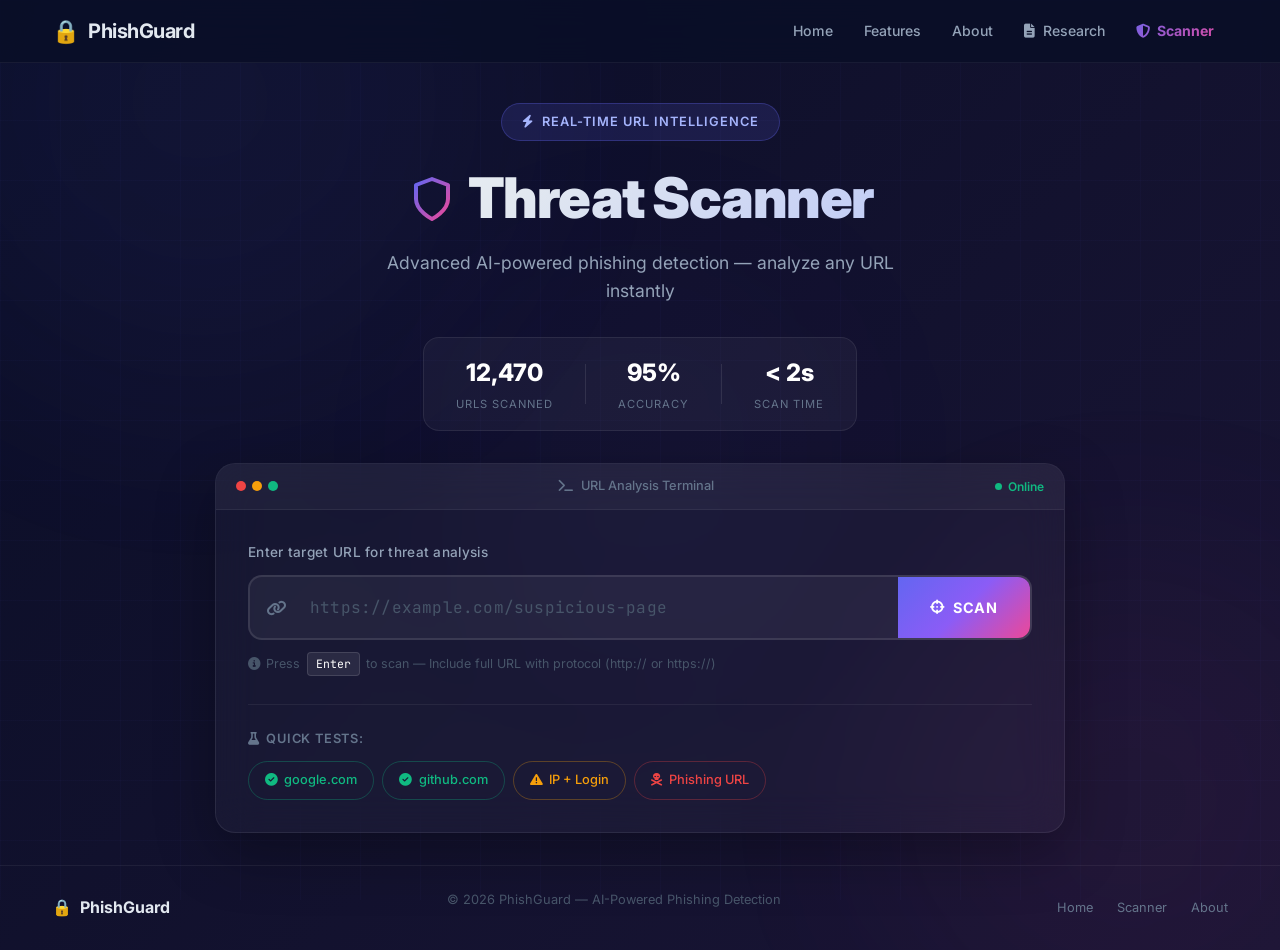
==== commit c4480a2f: "Add Research Paper page (/research) - New research.html template with paper title, authors, keywords" ====
--- a/templates/checker.html
+++ b/templates/checker.html
@@ -36,6 +36,11 @@
                     </li>
                     <li class="nav-item">
                         <a class="nav-link" href="/#about">About</a>
+                    </li>
+                    <li class="nav-item">
+                        <a class="nav-link" href="/research">
+                            <i class="fas fa-file-lines me-1"></i> Research
+                        </a>
                     </li>
                     <li class="nav-item">
                         <a class="nav-link active ck-nav-active" href="/checker">
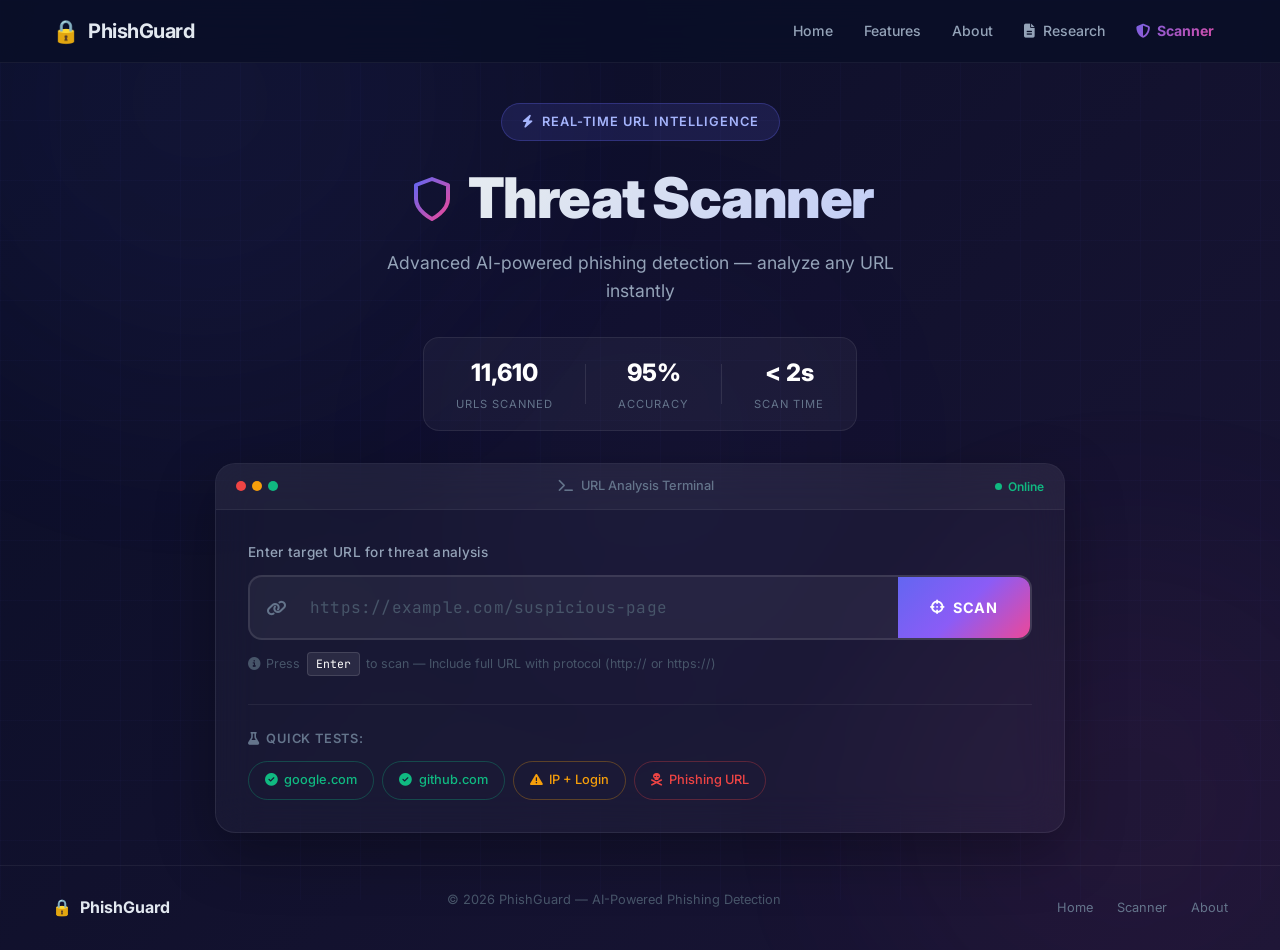
==== commit 2c4e45ae: "Fix: remove input focus on Quick Test click to prevent mobile keyboard" ====
--- a/templates/checker.html
+++ b/templates/checker.html
@@ -606,7 +606,6 @@
 
         function testURL(url) {
             document.getElementById('urlInput').value = url;
-            document.getElementById('urlInput').focus();
             scanURL();
         }
 
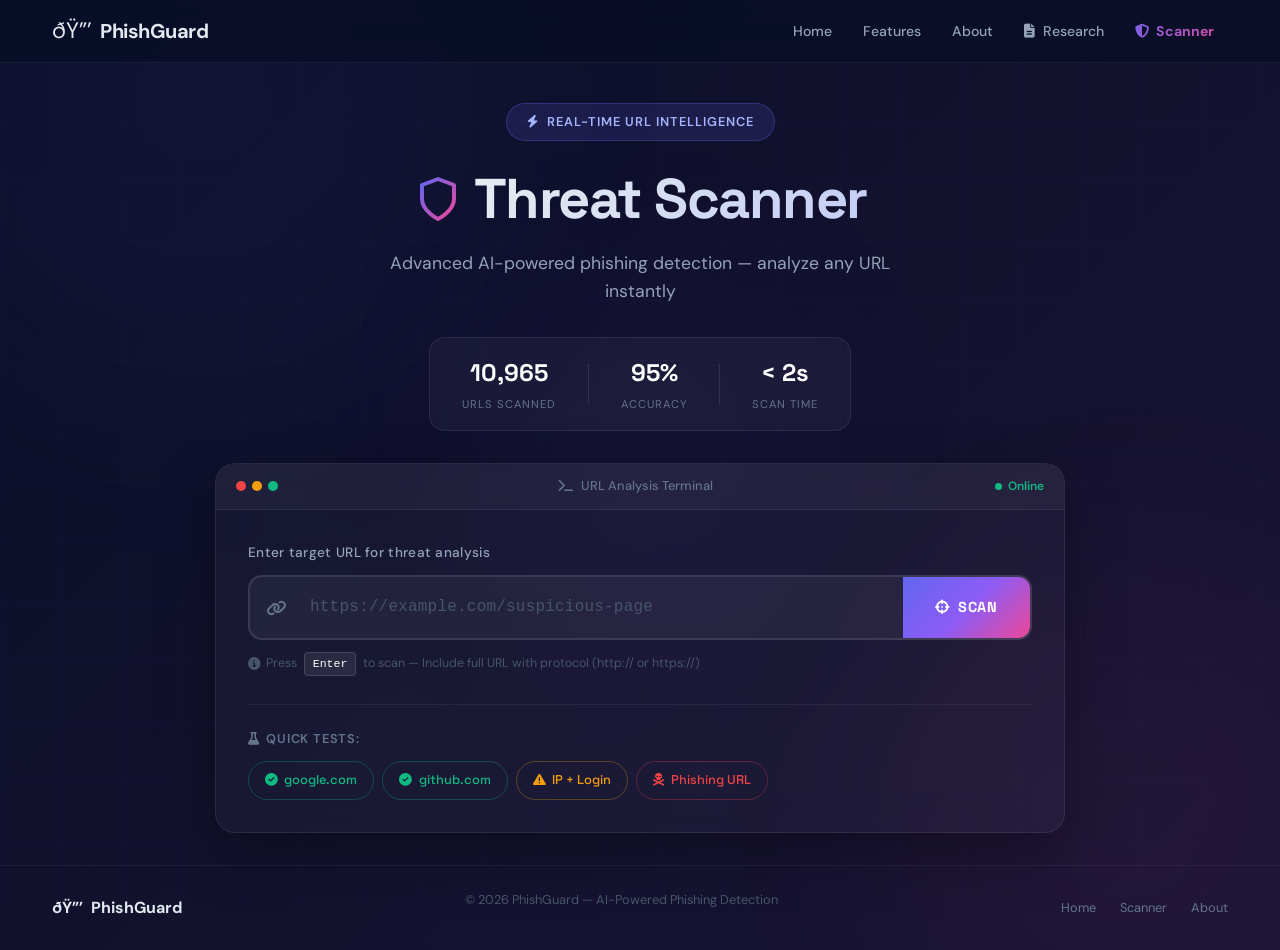
==== commit 1faca791: "Update fonts: Space Grotesk (headings) + DM Sans (body) + Fira Code (mono) - Replaced Inter with DM " ====
--- a/templates/checker.html
+++ b/templates/checker.html
@@ -1,11 +1,11 @@
-<!DOCTYPE html>
+﻿<!DOCTYPE html>
 <html lang="en">
 <head>
     <meta charset="UTF-8">
     <meta name="viewport" content="width=device-width, initial-scale=1.0">
     <title>PhishGuard - URL Threat Checker</title>
     <link rel="stylesheet" href="{{ url_for('static', filename='css/style.css') }}">
-    <link href="https://fonts.googleapis.com/css2?family=Inter:wght@300;400;500;600;700;800;900&family=JetBrains+Mono:wght@400;500;600&display=swap" rel="stylesheet">
+    <link href="https://fonts.googleapis.com/css2?family=Space+Grotesk:wght@300;400;500;600;700&family=DM+Sans:wght@300;400;500;600;700;800;900&family=Fira+Code:wght@400;500;600&display=swap" rel="stylesheet">
     <link rel="stylesheet" href="https://cdnjs.cloudflare.com/ajax/libs/font-awesome/6.5.1/css/all.min.css">
     <link href="https://cdn.jsdelivr.net/npm/bootstrap@5.3.3/dist/css/bootstrap.min.css" rel="stylesheet">
 </head>
@@ -20,7 +20,7 @@
     <nav class="navbar navbar-expand-lg navbar-dark ck-navbar sticky-top">
         <div class="container">
             <a class="navbar-brand d-flex align-items-center gap-2" href="/">
-                <span style="font-size:1.4rem">🔒</span>
+                <span style="font-size:1.4rem">ðŸ”’</span>
                 <span class="fw-bold" style="font-size:1.25rem; letter-spacing:-0.5px">PhishGuard</span>
             </a>
             <button class="navbar-toggler border-0 shadow-none" type="button" data-bs-toggle="collapse" data-bs-target="#navbarNav">
@@ -144,7 +144,7 @@
             </div>
         </section>
 
-        <!-- Loading State — Round Scanner -->
+        <!-- Loading State â€” Round Scanner -->
         <div id="loadingState" class="ck-loading" style="display: none;">
             <div class="ck-loading-inner">
                 
@@ -191,7 +191,7 @@
                 </h3>
                 <div class="ck-scan-target">
                     <i class="fas fa-crosshairs"></i>
-                    <span id="scanTargetURL" class="ck-scan-target-url">—</span>
+                    <span id="scanTargetURL" class="ck-scan-target-url">â€”</span>
                 </div>
 
                 <!-- Steps (horizontal pills) -->
@@ -415,7 +415,7 @@
         <div class="container">
             <div class="ck-footer-inner">
                 <div class="ck-footer-brand">
-                    <span class="logo-icon">🔒</span> PhishGuard
+                    <span class="logo-icon">ðŸ”’</span> PhishGuard
                 </div>
                 <p>&copy; 2026 PhishGuard &mdash; AI-Powered Phishing Detection</p>
                 <div class="ck-footer-links">
@@ -518,7 +518,7 @@
 
             await new Promise(r => setTimeout(r, 300));
             completeStep(0);
-            addTermLine('Feature extraction complete ✓', 'ck-term-success');
+            addTermLine('Feature extraction complete âœ“', 'ck-term-success');
             setProgress(30);
 
             // Step 2: ML Classification
@@ -533,7 +533,7 @@
 
             await new Promise(r => setTimeout(r, 300));
             completeStep(1);
-            addTermLine('ML classification done ✓', 'ck-term-success');
+            addTermLine('ML classification done âœ“', 'ck-term-success');
             setProgress(55);
 
             // Step 3: Rule Engine
@@ -557,7 +557,7 @@
                 
                 // Step 3 complete
                 completeStep(2);
-                addTermLine('Rule engine complete ✓', 'ck-term-success');
+                addTermLine('Rule engine complete âœ“', 'ck-term-success');
                 setProgress(80);
 
                 // Step 4: Generate Report
@@ -575,9 +575,9 @@
                 setProgress(100);
 
                 const verdict = data.prediction || 'Unknown';
-                if (verdict === 'Safe') addTermLine(`Verdict: <span style="color:#10b981;font-weight:700">✅ ${verdict}</span> — Scan complete`, 'ck-term-success');
-                else if (verdict === 'Suspicious') addTermLine(`Verdict: <span style="color:#f59e0b;font-weight:700">⚠️ ${verdict}</span> — Scan complete`, 'ck-term-warn');
-                else addTermLine(`Verdict: <span style="color:#ef4444;font-weight:700">🚨 ${verdict}</span> — Scan complete`, 'ck-term-warn');
+                if (verdict === 'Safe') addTermLine(`Verdict: <span style="color:#10b981;font-weight:700">âœ… ${verdict}</span> â€” Scan complete`, 'ck-term-success');
+                else if (verdict === 'Suspicious') addTermLine(`Verdict: <span style="color:#f59e0b;font-weight:700">âš ï¸ ${verdict}</span> â€” Scan complete`, 'ck-term-warn');
+                else addTermLine(`Verdict: <span style="color:#ef4444;font-weight:700">ðŸš¨ ${verdict}</span> â€” Scan complete`, 'ck-term-warn');
 
                 await new Promise(r => setTimeout(r, 500));
 
@@ -585,7 +585,7 @@
                 resetScanBtn();
 
                 if (data.prediction === 'Invalid URL') {
-                    showError('\u274C Invalid URL — ' + (data.error || 'Please enter a proper website address like https://google.com'));
+                    showError('\u274C Invalid URL â€” ' + (data.error || 'Please enter a proper website address like https://google.com'));
                 } else if (data.error || data.success === false) {
                     showError(data.error || data.message || 'Analysis failed');
                 } else {
@@ -633,13 +633,13 @@
                 verdictClass = 'ck-warning';
                 verdictIcon = 'fas fa-exclamation-triangle';
                 adviceText = '<strong>Caution:</strong> This URL has some suspicious characteristics. Proceed with care and verify the source.';
-                verdictMsg = 'Some risk indicators found — proceed with caution';
+                verdictMsg = 'Some risk indicators found â€” proceed with caution';
             } else {
                 verdict = 'URL IS SAFE';
                 verdictClass = 'ck-safe';
                 verdictIcon = 'fas fa-shield-halved';
                 adviceText = '<strong>All clear:</strong> This URL appears legitimate based on our analysis. No threats detected.';
-                verdictMsg = 'No phishing indicators found — this URL appears safe';
+                verdictMsg = 'No phishing indicators found â€” this URL appears safe';
             }
 
             // ===== Verdict banner =====
@@ -730,7 +730,7 @@
 
             // Summary
             const explanation = data.explanation || {};
-            document.getElementById('explainSummary').textContent = (explanation.summary || '').replace(/[🚨⚠️✅❓]/g, '').trim();
+            document.getElementById('explainSummary').textContent = (explanation.summary || '').replace(/[ðŸš¨âš ï¸âœ…â“]/g, '').trim();
 
             // Score Breakdown bars
             const breakdown = data.score_breakdown || {};
@@ -857,9 +857,9 @@
             const mlScore = document.getElementById('mlScoreVal').textContent;
             const ruleScore = document.getElementById('ruleScoreVal').textContent;
 
-            const report = `━━━━━━━━━━━━━━━━━━━━━━━━━━━━━━━
-🔒 PhishGuard — Threat Report
-━━━━━━━━━━━━━━━━━━━━━━━━━━━━━━━
+            const report = `â”â”â”â”â”â”â”â”â”â”â”â”â”â”â”â”â”â”â”â”â”â”â”â”â”â”â”â”â”â”â”
+ðŸ”’ PhishGuard â€” Threat Report
+â”â”â”â”â”â”â”â”â”â”â”â”â”â”â”â”â”â”â”â”â”â”â”â”â”â”â”â”â”â”â”
 Verdict:    ${verdict}
 Risk Score: ${threat}
 ML Score:   ${mlScore}
@@ -869,7 +869,7 @@
 Protocol:   ${protocol}
 Features:   ${safe} Passed / ${flagged} Flagged
 Method:     Hybrid (ML 70% + Rules 30%)
-━━━━━━━━━━━━━━━━━━━━━━━━━━━━━━━
+â”â”â”â”â”â”â”â”â”â”â”â”â”â”â”â”â”â”â”â”â”â”â”â”â”â”â”â”â”â”â”
 Scanned via PhishGuard AI`;
 
             navigator.clipboard.writeText(report).then(() => {
@@ -885,7 +885,7 @@
             const verdict = document.getElementById('verdictTitle').textContent;
             const url = document.getElementById('infoURL').textContent;
             if (navigator.share) {
-                navigator.share({ title: 'PhishGuard Report', text: `${verdict} — ${url}`, url: window.location.href });
+                navigator.share({ title: 'PhishGuard Report', text: `${verdict} â€” ${url}`, url: window.location.href });
             } else {
                 copyReport();
             }
@@ -902,13 +902,14 @@
         /* Page Reset for Checker */
         body {
             margin: 0; padding: 0;
-            font-family: 'Inter', -apple-system, BlinkMacSystemFont, sans-serif;
+            font-family: 'DM Sans', -apple-system, BlinkMacSystemFont, sans-serif;
             background: linear-gradient(135deg, #0a0e27 0%, #1a1535 100%);
             color: #e2e8f0; min-height: 100vh;
             display: flex; flex-direction: column;
             overflow-x: hidden; line-height: 1.6;
         }
         *, *::before, *::after { box-sizing: border-box; margin: 0; padding: 0; }
+        h1, h2, h3, h4, h5, h6 { font-family: 'Space Grotesk', sans-serif; }
 
         /* Bootstrap Navbar Override */
         .ck-navbar {
@@ -988,7 +989,7 @@
             margin-bottom: 1.5rem;
         }
         .ck-hero-title {
-            font-family: 'Inter', sans-serif; font-size: clamp(2.2rem, 6vw, 3.5rem);
+            font-family: 'Space Grotesk', sans-serif; font-size: clamp(2.2rem, 6vw, 3.5rem);
             font-weight: 900; letter-spacing: -1.5px; margin-bottom: 1rem;
             background: linear-gradient(135deg, #fff 0%, #e2e8f0 40%, #a5b4fc 100%);
             -webkit-background-clip: text; -webkit-text-fill-color: transparent; background-clip: text;
@@ -1005,7 +1006,7 @@
             border-radius: 1rem; padding: 1rem 2rem;
         }
         .ck-stat { display: flex; flex-direction: column; align-items: center; }
-        .ck-stat-num { font-size: 1.5rem; font-weight: 800; color: #fff; font-family: 'Inter', sans-serif; }
+        .ck-stat-num { font-size: 1.5rem; font-weight: 800; color: #fff; font-family: 'Space Grotesk', sans-serif; }
         .ck-stat-label { font-size: 0.7rem; color: #64748b; text-transform: uppercase; letter-spacing: 1px; margin-top: 0.25rem; }
         .ck-stat-divider { width: 1px; height: 40px; background: rgba(255,255,255,0.1); }
 
@@ -1072,7 +1073,7 @@
         .ck-scan-btn {
             padding: 0 2rem; border: none; cursor: pointer;
             background: linear-gradient(135deg, #6366f1, #8b5cf6, #ec4899);
-            color: #fff; font-weight: 700; font-size: 0.9rem; font-family: 'Inter', sans-serif;
+            color: #fff; font-weight: 700; font-size: 0.9rem; font-family: 'Space Grotesk', sans-serif;
             text-transform: uppercase; letter-spacing: 0.8px;
             transition: all 0.3s ease; white-space: nowrap;
             display: flex; align-items: center; gap: 0.5rem;
@@ -1106,7 +1107,7 @@
             padding: 0.5rem 1rem; border-radius: 50px; border: 1px solid;
             background: transparent; cursor: pointer; font-size: 0.8rem; font-weight: 500;
             transition: all 0.3s ease; display: flex; align-items: center; gap: 0.4rem;
-            font-family: 'Inter', sans-serif;
+            font-family: 'Space Grotesk', sans-serif;
         }
         .ck-chip-safe { color: #10b981; border-color: rgba(16,185,129,0.3); }
         .ck-chip-safe:hover { background: rgba(16,185,129,0.1); border-color: #10b981; }
@@ -1203,7 +1204,7 @@
             animation: ck-spin 2s linear infinite;
         }
 
-        /* Scan line — sweeps top to bottom INSIDE the circle */
+        /* Scan line â€” sweeps top to bottom INSIDE the circle */
         .ck-rs-scanline {
             position: absolute; left: 24px; right: 24px;
             height: 2px; z-index: 5; pointer-events: none; border-radius: 2px;
@@ -1319,7 +1320,7 @@
             text-overflow: ellipsis; white-space: nowrap;
         }
 
-        /* Steps — horizontal pills */
+        /* Steps â€” horizontal pills */
         .ck-loading-steps {
             display: flex; gap: 0.4rem; flex-wrap: wrap; justify-content: center;
         }
@@ -1412,7 +1413,7 @@
         }
         .ck-verdict-title {
             font-size: 1.75rem; font-weight: 800; margin: 0;
-            font-family: 'Inter', sans-serif; letter-spacing: -0.5px;
+            font-family: 'Space Grotesk', sans-serif; letter-spacing: -0.5px;
         }
         .ck-verdict-msg { color: #94a3b8; font-size: 0.9rem; margin-top: 0.25rem; }
 
@@ -1424,7 +1425,7 @@
         .ck-score-text {
             position: absolute; inset: 0; display: flex; align-items: center; justify-content: center;
         }
-        .ck-score-num { font-size: 1.5rem; font-weight: 800; color: #fff; font-family: 'Inter', sans-serif; }
+        .ck-score-num { font-size: 1.5rem; font-weight: 800; color: #fff; font-family: 'Space Grotesk', sans-serif; }
         .ck-score-pct { font-size: 0.7rem; color: #64748b; font-weight: 600; }
         .ck-score-label { font-size: 0.7rem; color: #64748b; text-transform: uppercase; letter-spacing: 1px; font-weight: 600; }
 
@@ -1454,7 +1455,7 @@
         /* Threat Meter */
         .ck-threat-meter { margin-bottom: 1.25rem; }
         .ck-threat-labels { display: flex; justify-content: space-between; margin-bottom: 0.6rem; color: #94a3b8; font-size: 0.85rem; font-weight: 600; }
-        .ck-threat-pct { font-family: 'Inter', sans-serif; font-weight: 800; color: #fff; }
+        .ck-threat-pct { font-family: 'Space Grotesk', sans-serif; font-weight: 800; color: #fff; }
         .ck-threat-track {
             width: 100%; height: 10px; background: rgba(255,255,255,0.06);
             border-radius: 10px; overflow: hidden; position: relative;
@@ -1530,7 +1531,7 @@
             padding: 0.875rem 1.75rem; border-radius: 0.75rem; border: none;
             font-size: 0.85rem; font-weight: 700; cursor: pointer;
             display: flex; align-items: center; gap: 0.5rem;
-            transition: all 0.3s ease; font-family: 'Inter', sans-serif;
+            transition: all 0.3s ease; font-family: 'Space Grotesk', sans-serif;
             text-transform: uppercase; letter-spacing: 0.5px;
         }
         .ck-action-primary {
@@ -1610,7 +1611,7 @@
         .ck-bd-final-bar { background: linear-gradient(90deg, #10b981, #34d399); }
         .ck-bd-val {
             color: #e2e8f0; font-size: 0.85rem; font-weight: 700;
-            font-family: 'Inter', sans-serif; text-align: right;
+            font-family: 'Space Grotesk', sans-serif; text-align: right;
         }
         .ck-bd-final { padding-top: 0.5rem; border-top: 1px solid rgba(255,255,255,0.06); }
         .ck-bd-final .ck-bd-label { color: #e2e8f0; font-weight: 700; }
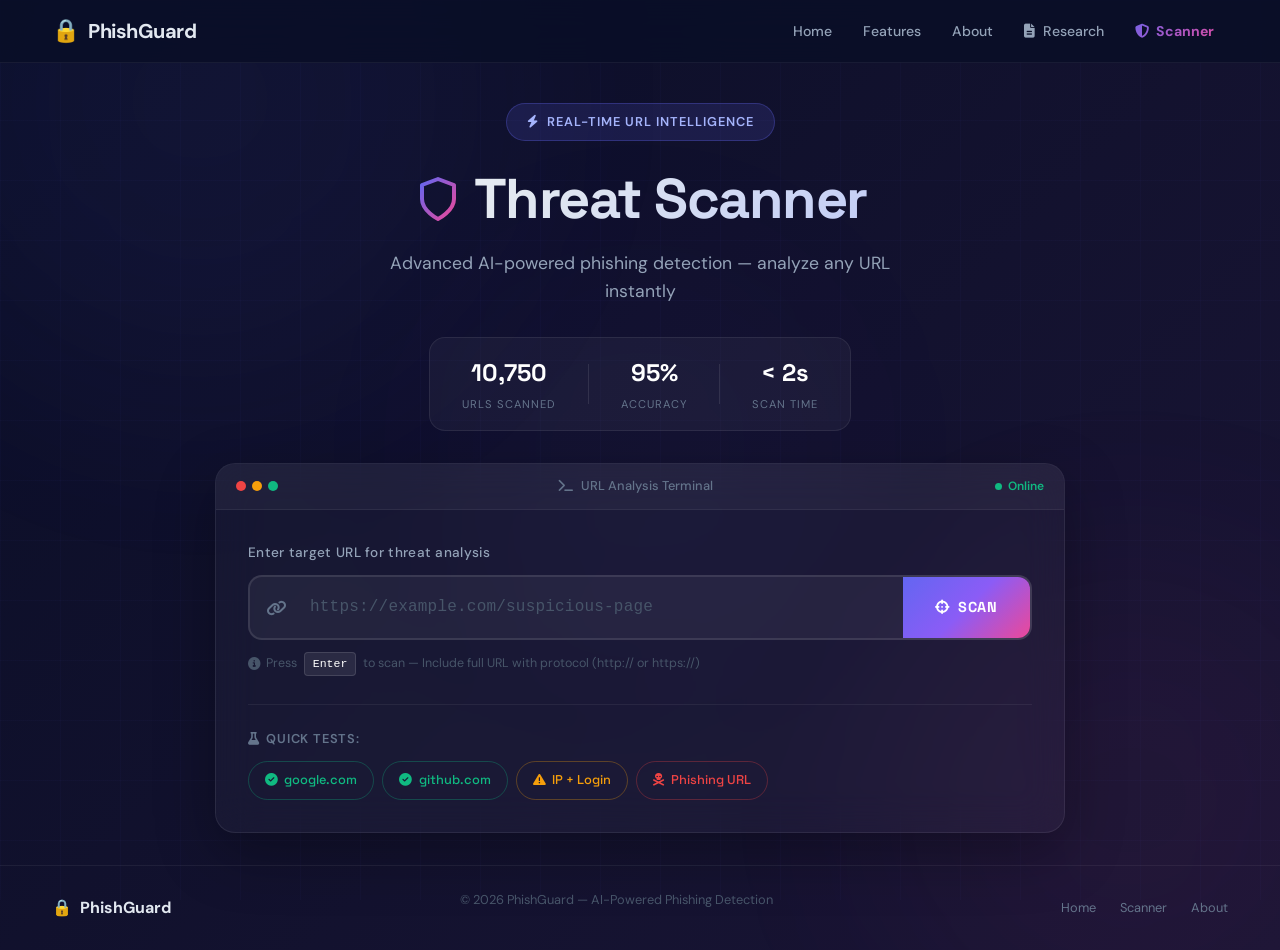
==== commit 7acd386d: "Fix: restore checker.html encoding (fix double-encoded UTF-8 from PowerShell)" ====
--- a/templates/checker.html
+++ b/templates/checker.html
@@ -1,4 +1,4 @@
-﻿<!DOCTYPE html>
+<!DOCTYPE html>
 <html lang="en">
 <head>
     <meta charset="UTF-8">
@@ -20,7 +20,7 @@
     <nav class="navbar navbar-expand-lg navbar-dark ck-navbar sticky-top">
         <div class="container">
             <a class="navbar-brand d-flex align-items-center gap-2" href="/">
-                <span style="font-size:1.4rem">ðŸ”’</span>
+                <span style="font-size:1.4rem">🔒</span>
                 <span class="fw-bold" style="font-size:1.25rem; letter-spacing:-0.5px">PhishGuard</span>
             </a>
             <button class="navbar-toggler border-0 shadow-none" type="button" data-bs-toggle="collapse" data-bs-target="#navbarNav">
@@ -144,7 +144,7 @@
             </div>
         </section>
 
-        <!-- Loading State â€” Round Scanner -->
+        <!-- Loading State — Round Scanner -->
         <div id="loadingState" class="ck-loading" style="display: none;">
             <div class="ck-loading-inner">
                 
@@ -191,7 +191,7 @@
                 </h3>
                 <div class="ck-scan-target">
                     <i class="fas fa-crosshairs"></i>
-                    <span id="scanTargetURL" class="ck-scan-target-url">â€”</span>
+                    <span id="scanTargetURL" class="ck-scan-target-url">—</span>
                 </div>
 
                 <!-- Steps (horizontal pills) -->
@@ -415,7 +415,7 @@
         <div class="container">
             <div class="ck-footer-inner">
                 <div class="ck-footer-brand">
-                    <span class="logo-icon">ðŸ”’</span> PhishGuard
+                    <span class="logo-icon">🔒</span> PhishGuard
                 </div>
                 <p>&copy; 2026 PhishGuard &mdash; AI-Powered Phishing Detection</p>
                 <div class="ck-footer-links">
@@ -518,7 +518,7 @@
 
             await new Promise(r => setTimeout(r, 300));
             completeStep(0);
-            addTermLine('Feature extraction complete âœ“', 'ck-term-success');
+            addTermLine('Feature extraction complete ✓', 'ck-term-success');
             setProgress(30);
 
             // Step 2: ML Classification
@@ -533,7 +533,7 @@
 
             await new Promise(r => setTimeout(r, 300));
             completeStep(1);
-            addTermLine('ML classification done âœ“', 'ck-term-success');
+            addTermLine('ML classification done ✓', 'ck-term-success');
             setProgress(55);
 
             // Step 3: Rule Engine
@@ -557,7 +557,7 @@
                 
                 // Step 3 complete
                 completeStep(2);
-                addTermLine('Rule engine complete âœ“', 'ck-term-success');
+                addTermLine('Rule engine complete ✓', 'ck-term-success');
                 setProgress(80);
 
                 // Step 4: Generate Report
@@ -575,9 +575,9 @@
                 setProgress(100);
 
                 const verdict = data.prediction || 'Unknown';
-                if (verdict === 'Safe') addTermLine(`Verdict: <span style="color:#10b981;font-weight:700">âœ… ${verdict}</span> â€” Scan complete`, 'ck-term-success');
-                else if (verdict === 'Suspicious') addTermLine(`Verdict: <span style="color:#f59e0b;font-weight:700">âš ï¸ ${verdict}</span> â€” Scan complete`, 'ck-term-warn');
-                else addTermLine(`Verdict: <span style="color:#ef4444;font-weight:700">ðŸš¨ ${verdict}</span> â€” Scan complete`, 'ck-term-warn');
+                if (verdict === 'Safe') addTermLine(`Verdict: <span style="color:#10b981;font-weight:700">✅ ${verdict}</span> — Scan complete`, 'ck-term-success');
+                else if (verdict === 'Suspicious') addTermLine(`Verdict: <span style="color:#f59e0b;font-weight:700">⚠️ ${verdict}</span> — Scan complete`, 'ck-term-warn');
+                else addTermLine(`Verdict: <span style="color:#ef4444;font-weight:700">🚨 ${verdict}</span> — Scan complete`, 'ck-term-warn');
 
                 await new Promise(r => setTimeout(r, 500));
 
@@ -585,7 +585,7 @@
                 resetScanBtn();
 
                 if (data.prediction === 'Invalid URL') {
-                    showError('\u274C Invalid URL â€” ' + (data.error || 'Please enter a proper website address like https://google.com'));
+                    showError('\u274C Invalid URL — ' + (data.error || 'Please enter a proper website address like https://google.com'));
                 } else if (data.error || data.success === false) {
                     showError(data.error || data.message || 'Analysis failed');
                 } else {
@@ -633,13 +633,13 @@
                 verdictClass = 'ck-warning';
                 verdictIcon = 'fas fa-exclamation-triangle';
                 adviceText = '<strong>Caution:</strong> This URL has some suspicious characteristics. Proceed with care and verify the source.';
-                verdictMsg = 'Some risk indicators found â€” proceed with caution';
+                verdictMsg = 'Some risk indicators found — proceed with caution';
             } else {
                 verdict = 'URL IS SAFE';
                 verdictClass = 'ck-safe';
                 verdictIcon = 'fas fa-shield-halved';
                 adviceText = '<strong>All clear:</strong> This URL appears legitimate based on our analysis. No threats detected.';
-                verdictMsg = 'No phishing indicators found â€” this URL appears safe';
+                verdictMsg = 'No phishing indicators found — this URL appears safe';
             }
 
             // ===== Verdict banner =====
@@ -730,7 +730,7 @@
 
             // Summary
             const explanation = data.explanation || {};
-            document.getElementById('explainSummary').textContent = (explanation.summary || '').replace(/[ðŸš¨âš ï¸âœ…â“]/g, '').trim();
+            document.getElementById('explainSummary').textContent = (explanation.summary || '').replace(/[🚨⚠️✅❓]/g, '').trim();
 
             // Score Breakdown bars
             const breakdown = data.score_breakdown || {};
@@ -857,9 +857,9 @@
             const mlScore = document.getElementById('mlScoreVal').textContent;
             const ruleScore = document.getElementById('ruleScoreVal').textContent;
 
-            const report = `â”â”â”â”â”â”â”â”â”â”â”â”â”â”â”â”â”â”â”â”â”â”â”â”â”â”â”â”â”â”â”
-ðŸ”’ PhishGuard â€” Threat Report
-â”â”â”â”â”â”â”â”â”â”â”â”â”â”â”â”â”â”â”â”â”â”â”â”â”â”â”â”â”â”â”
+            const report = `━━━━━━━━━━━━━━━━━━━━━━━━━━━━━━━
+🔒 PhishGuard — Threat Report
+━━━━━━━━━━━━━━━━━━━━━━━━━━━━━━━
 Verdict:    ${verdict}
 Risk Score: ${threat}
 ML Score:   ${mlScore}
@@ -869,7 +869,7 @@
 Protocol:   ${protocol}
 Features:   ${safe} Passed / ${flagged} Flagged
 Method:     Hybrid (ML 70% + Rules 30%)
-â”â”â”â”â”â”â”â”â”â”â”â”â”â”â”â”â”â”â”â”â”â”â”â”â”â”â”â”â”â”â”
+━━━━━━━━━━━━━━━━━━━━━━━━━━━━━━━
 Scanned via PhishGuard AI`;
 
             navigator.clipboard.writeText(report).then(() => {
@@ -885,7 +885,7 @@
             const verdict = document.getElementById('verdictTitle').textContent;
             const url = document.getElementById('infoURL').textContent;
             if (navigator.share) {
-                navigator.share({ title: 'PhishGuard Report', text: `${verdict} â€” ${url}`, url: window.location.href });
+                navigator.share({ title: 'PhishGuard Report', text: `${verdict} — ${url}`, url: window.location.href });
             } else {
                 copyReport();
             }
@@ -1204,7 +1204,7 @@
             animation: ck-spin 2s linear infinite;
         }
 
-        /* Scan line â€” sweeps top to bottom INSIDE the circle */
+        /* Scan line — sweeps top to bottom INSIDE the circle */
         .ck-rs-scanline {
             position: absolute; left: 24px; right: 24px;
             height: 2px; z-index: 5; pointer-events: none; border-radius: 2px;
@@ -1320,7 +1320,7 @@
             text-overflow: ellipsis; white-space: nowrap;
         }
 
-        /* Steps â€” horizontal pills */
+        /* Steps — horizontal pills */
         .ck-loading-steps {
             display: flex; gap: 0.4rem; flex-wrap: wrap; justify-content: center;
         }
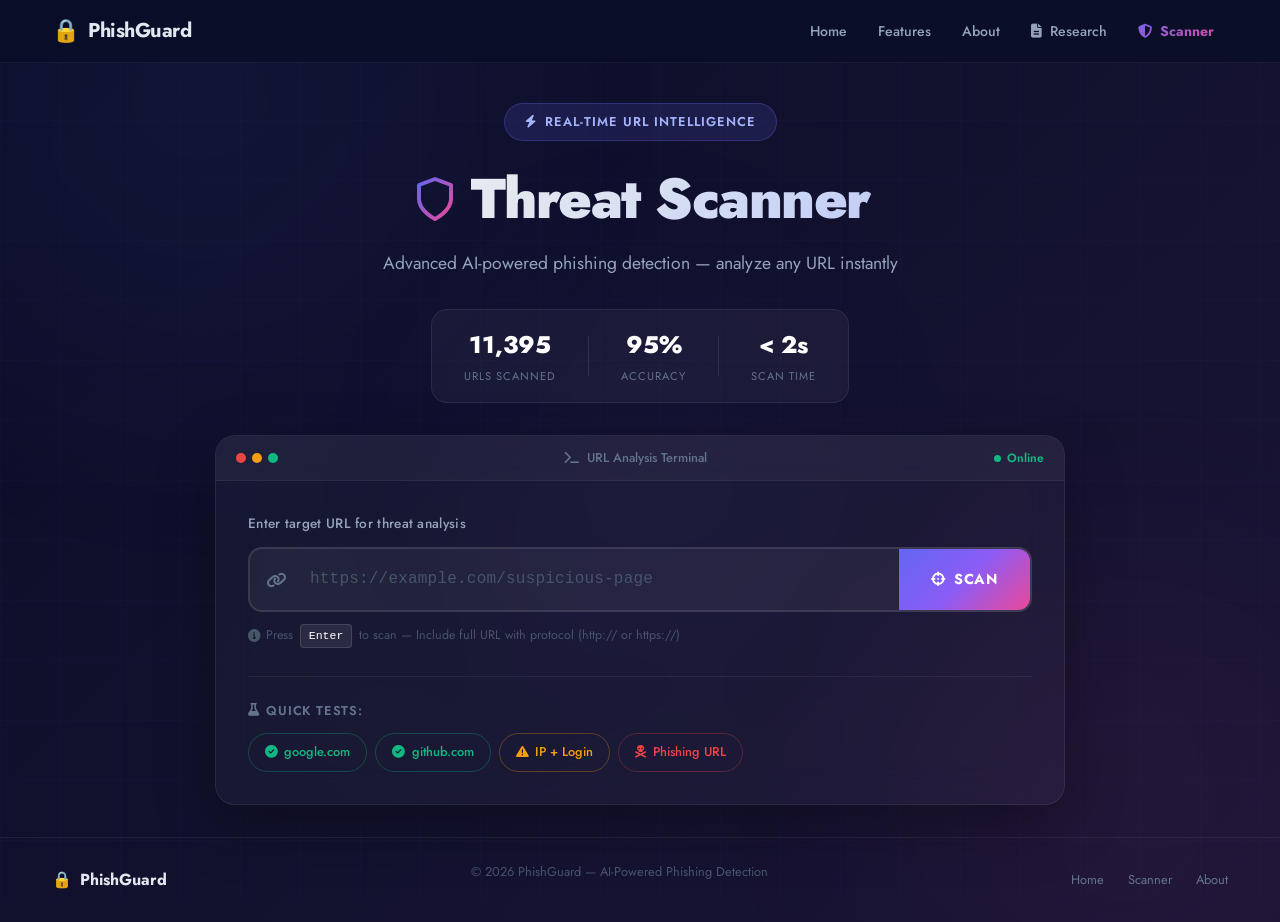
==== commit 726c0e16: "Change font family to Jost across all pages" ====
--- a/templates/checker.html
+++ b/templates/checker.html
@@ -5,7 +5,7 @@
     <meta name="viewport" content="width=device-width, initial-scale=1.0">
     <title>PhishGuard - URL Threat Checker</title>
     <link rel="stylesheet" href="{{ url_for('static', filename='css/style.css') }}">
-    <link href="https://fonts.googleapis.com/css2?family=Space+Grotesk:wght@300;400;500;600;700&family=DM+Sans:wght@300;400;500;600;700;800;900&family=Fira+Code:wght@400;500;600&display=swap" rel="stylesheet">
+    <link href="https://fonts.googleapis.com/css2?family=Jost:wght@300;400;500;600;700;800;900&family=Fira+Code:wght@400;500;600&display=swap" rel="stylesheet">
     <link rel="stylesheet" href="https://cdnjs.cloudflare.com/ajax/libs/font-awesome/6.5.1/css/all.min.css">
     <link href="https://cdn.jsdelivr.net/npm/bootstrap@5.3.3/dist/css/bootstrap.min.css" rel="stylesheet">
 </head>
@@ -902,14 +902,14 @@
         /* Page Reset for Checker */
         body {
             margin: 0; padding: 0;
-            font-family: 'DM Sans', -apple-system, BlinkMacSystemFont, sans-serif;
+            font-family: 'Jost', sans-serif;
             background: linear-gradient(135deg, #0a0e27 0%, #1a1535 100%);
             color: #e2e8f0; min-height: 100vh;
             display: flex; flex-direction: column;
             overflow-x: hidden; line-height: 1.6;
         }
         *, *::before, *::after { box-sizing: border-box; margin: 0; padding: 0; }
-        h1, h2, h3, h4, h5, h6 { font-family: 'Space Grotesk', sans-serif; }
+        h1, h2, h3, h4, h5, h6 { font-family: 'Jost', sans-serif; }
 
         /* Bootstrap Navbar Override */
         .ck-navbar {
@@ -989,7 +989,7 @@
             margin-bottom: 1.5rem;
         }
         .ck-hero-title {
-            font-family: 'Space Grotesk', sans-serif; font-size: clamp(2.2rem, 6vw, 3.5rem);
+            font-family: 'Jost', sans-serif; font-size: clamp(2.2rem, 6vw, 3.5rem);
             font-weight: 900; letter-spacing: -1.5px; margin-bottom: 1rem;
             background: linear-gradient(135deg, #fff 0%, #e2e8f0 40%, #a5b4fc 100%);
             -webkit-background-clip: text; -webkit-text-fill-color: transparent; background-clip: text;
@@ -1006,7 +1006,7 @@
             border-radius: 1rem; padding: 1rem 2rem;
         }
         .ck-stat { display: flex; flex-direction: column; align-items: center; }
-        .ck-stat-num { font-size: 1.5rem; font-weight: 800; color: #fff; font-family: 'Space Grotesk', sans-serif; }
+        .ck-stat-num { font-size: 1.5rem; font-weight: 800; color: #fff; font-family: 'Jost', sans-serif; }
         .ck-stat-label { font-size: 0.7rem; color: #64748b; text-transform: uppercase; letter-spacing: 1px; margin-top: 0.25rem; }
         .ck-stat-divider { width: 1px; height: 40px; background: rgba(255,255,255,0.1); }
 
@@ -1073,7 +1073,7 @@
         .ck-scan-btn {
             padding: 0 2rem; border: none; cursor: pointer;
             background: linear-gradient(135deg, #6366f1, #8b5cf6, #ec4899);
-            color: #fff; font-weight: 700; font-size: 0.9rem; font-family: 'Space Grotesk', sans-serif;
+            color: #fff; font-weight: 700; font-size: 0.9rem; font-family: 'Jost', sans-serif;
             text-transform: uppercase; letter-spacing: 0.8px;
             transition: all 0.3s ease; white-space: nowrap;
             display: flex; align-items: center; gap: 0.5rem;
@@ -1107,7 +1107,7 @@
             padding: 0.5rem 1rem; border-radius: 50px; border: 1px solid;
             background: transparent; cursor: pointer; font-size: 0.8rem; font-weight: 500;
             transition: all 0.3s ease; display: flex; align-items: center; gap: 0.4rem;
-            font-family: 'Space Grotesk', sans-serif;
+            font-family: 'Jost', sans-serif;
         }
         .ck-chip-safe { color: #10b981; border-color: rgba(16,185,129,0.3); }
         .ck-chip-safe:hover { background: rgba(16,185,129,0.1); border-color: #10b981; }
@@ -1413,7 +1413,7 @@
         }
         .ck-verdict-title {
             font-size: 1.75rem; font-weight: 800; margin: 0;
-            font-family: 'Space Grotesk', sans-serif; letter-spacing: -0.5px;
+            font-family: 'Jost', sans-serif; letter-spacing: -0.5px;
         }
         .ck-verdict-msg { color: #94a3b8; font-size: 0.9rem; margin-top: 0.25rem; }
 
@@ -1425,7 +1425,7 @@
         .ck-score-text {
             position: absolute; inset: 0; display: flex; align-items: center; justify-content: center;
         }
-        .ck-score-num { font-size: 1.5rem; font-weight: 800; color: #fff; font-family: 'Space Grotesk', sans-serif; }
+        .ck-score-num { font-size: 1.5rem; font-weight: 800; color: #fff; font-family: 'Jost', sans-serif; }
         .ck-score-pct { font-size: 0.7rem; color: #64748b; font-weight: 600; }
         .ck-score-label { font-size: 0.7rem; color: #64748b; text-transform: uppercase; letter-spacing: 1px; font-weight: 600; }
 
@@ -1455,7 +1455,7 @@
         /* Threat Meter */
         .ck-threat-meter { margin-bottom: 1.25rem; }
         .ck-threat-labels { display: flex; justify-content: space-between; margin-bottom: 0.6rem; color: #94a3b8; font-size: 0.85rem; font-weight: 600; }
-        .ck-threat-pct { font-family: 'Space Grotesk', sans-serif; font-weight: 800; color: #fff; }
+        .ck-threat-pct { font-family: 'Jost', sans-serif; font-weight: 800; color: #fff; }
         .ck-threat-track {
             width: 100%; height: 10px; background: rgba(255,255,255,0.06);
             border-radius: 10px; overflow: hidden; position: relative;
@@ -1531,7 +1531,7 @@
             padding: 0.875rem 1.75rem; border-radius: 0.75rem; border: none;
             font-size: 0.85rem; font-weight: 700; cursor: pointer;
             display: flex; align-items: center; gap: 0.5rem;
-            transition: all 0.3s ease; font-family: 'Space Grotesk', sans-serif;
+            transition: all 0.3s ease; font-family: 'Jost', sans-serif;
             text-transform: uppercase; letter-spacing: 0.5px;
         }
         .ck-action-primary {
@@ -1611,7 +1611,7 @@
         .ck-bd-final-bar { background: linear-gradient(90deg, #10b981, #34d399); }
         .ck-bd-val {
             color: #e2e8f0; font-size: 0.85rem; font-weight: 700;
-            font-family: 'Space Grotesk', sans-serif; text-align: right;
+            font-family: 'Jost', sans-serif; text-align: right;
         }
         .ck-bd-final { padding-top: 0.5rem; border-top: 1px solid rgba(255,255,255,0.06); }
         .ck-bd-final .ck-bd-label { color: #e2e8f0; font-weight: 700; }
